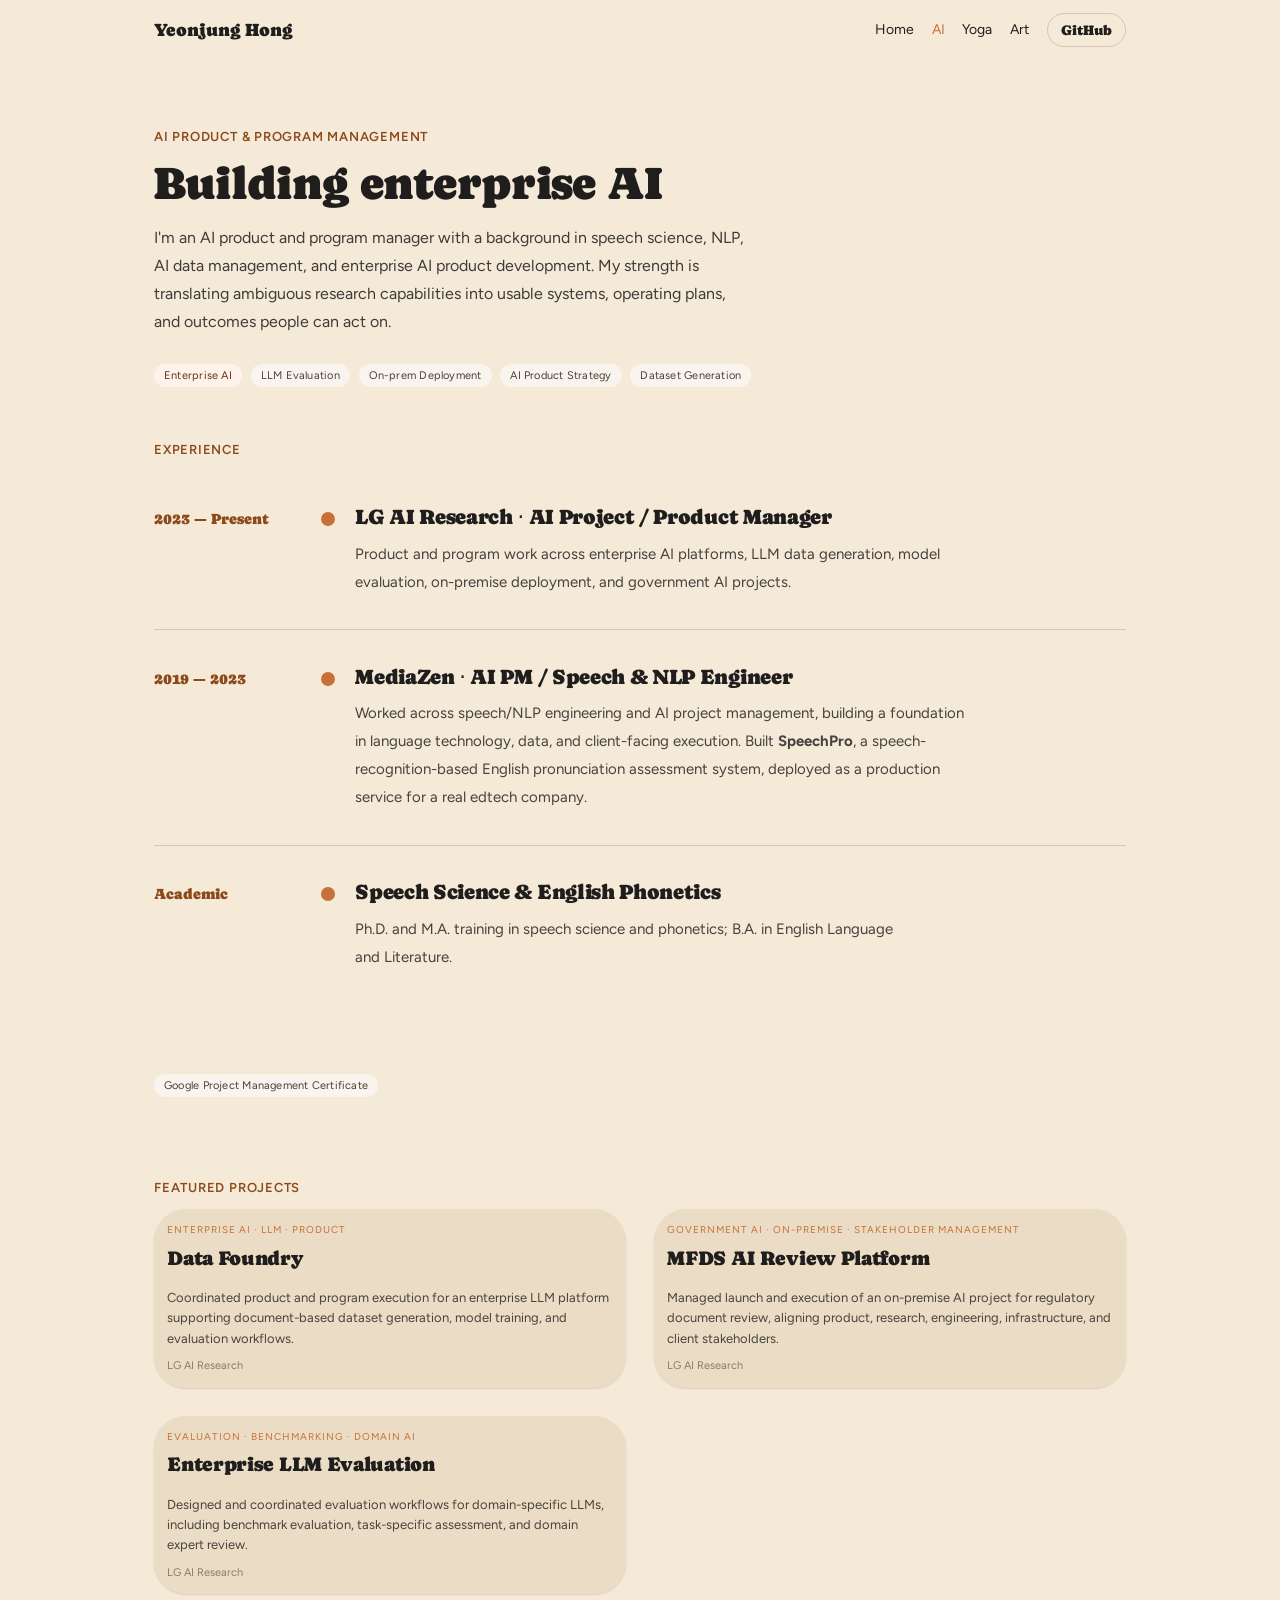
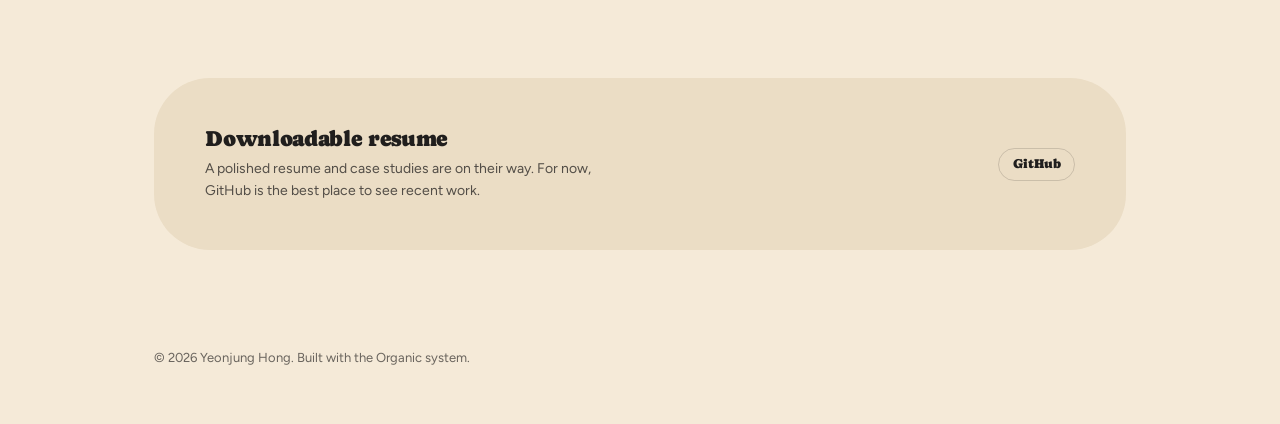
==== ai-career.html @ 831c8cfa "Redesign site: split into AI, Yoga, and Art pages" ====
<!doctype html>
<html lang="en">
<head>
<meta charset="utf-8" />
<meta name="viewport" content="width=device-width, initial-scale=1" />
<title>AI — Yeonjung Hong</title>
<link rel="stylesheet" href="styles.css">
<style>
:root { --leading: 28px; --half: 14px; --edge: clamp(20px, 5vw, 72px); --measure: 60ch; }
body { margin: 0; text-wrap: pretty; }
.wrap { max-width: 1100px; margin: 0 auto; padding: 0 var(--edge); }
.nav { padding-inline: max(var(--edge), calc((100% - 1100px) / 2 + var(--edge))); flex-wrap: wrap; }
.nav a { white-space: nowrap; }
@media (max-width: 620px) { .nav .btn { display: none; } }

.kicker { display: block; font-size: 13px; line-height: var(--half); letter-spacing: 0.06em;
  text-transform: uppercase; font-weight: 600; color: var(--color-accent-700);
  margin: 0 0 calc(var(--leading) - var(--half)); }

.page-head { padding: calc(2.5 * var(--leading)) 0 var(--leading); }
.page-head h1 { font-family: var(--font-heading); font-weight: var(--font-heading-weight);
  font-size: clamp(32px, 4vw, 46px); margin: 0; margin-left: -0.028em; }
.page-head .sub { font-size: 16px; line-height: var(--leading); max-width: var(--measure);
  margin: var(--half) 0 0; opacity: 0.85; }

.tags-row { display: flex; flex-wrap: wrap; gap: var(--space-2); margin-top: var(--leading); }
.section { padding: var(--leading) 0 calc(2 * var(--leading)); }

.timeline { padding: 0 0 calc(1.5 * var(--leading)); }
.t-item { position: relative; display: grid; grid-template-columns: 150px minmax(0, 1fr);
  gap: var(--leading) clamp(24px, 4vw, 56px); padding: calc(1.2 * var(--leading)) 0;
  border-bottom: 1px solid var(--color-divider); }
.t-item:last-child { border-bottom: none; }
.t-year { font-family: var(--font-heading); font-weight: var(--font-heading-weight);
  font-size: 15px; color: var(--color-accent-700); padding-top: 3px; }
.t-title { position: relative; font-family: var(--font-heading); font-weight: var(--font-heading-weight);
  font-size: 21px; line-height: 1.3; margin: 0 0 8px; }
.t-title::before { content: ""; position: absolute; left: -34px; top: 8px;
  width: 14px; height: 14px; border-radius: 50%; background: var(--color-accent); }
@media (max-width: 1160px) { .t-title::before { display: none; } }
.t-copy { font-size: 15px; line-height: var(--leading); margin: 0; opacity: 0.82; max-width: 62ch; }
.t-copy strong { color: var(--color-text); }
@media (max-width: 640px) { .t-item { grid-template-columns: 1fr; gap: var(--half); } }

.grid { display: grid; grid-template-columns: repeat(2, minmax(0, 1fr)); gap: var(--leading); }
@media (max-width: 760px) { .grid { grid-template-columns: 1fr; } }
.card .card-title { font-size: 20px; }

.close-card { border-radius: calc(2 * var(--radius-lg)); background: var(--color-surface);
  padding: calc(1.75 * var(--leading)) clamp(24px, 4vw, 56px); display: flex; flex-wrap: wrap;
  gap: var(--leading); align-items: center; justify-content: space-between; }
.close-card h2 { font-family: var(--font-heading); font-weight: var(--font-heading-weight); font-size: 22px; margin: 0 0 6px; }
.close-card p { font-size: 14px; margin: 0; opacity: 0.75; max-width: 46ch; }

footer { padding: calc(1.5 * var(--leading)) 0 calc(2 * var(--leading)); font-size: 13px; opacity: 0.65; }
</style>
</head>
<body>
<nav class="nav">
  <span class="nav-brand">Yeonjung Hong</span>
  <a href="index.html">Home</a>
  <a href="ai-career.html" aria-current="page">AI</a>
  <a href="yoga.html">Yoga</a>
  <a href="art.html">Art</a>
  <a class="btn btn-secondary" href="https://github.com/reborn-everyday" target="_blank" rel="noopener">GitHub</a>
</nav>
<div class="wrap">

  <section class="page-head">
    <span class="kicker">AI Product &amp; Program Management</span>
    <h1>Building enterprise AI</h1>
    <p class="sub">I'm an AI product and program manager with a background in speech science, NLP, AI data management, and enterprise AI product development. My strength is translating ambiguous research capabilities into usable systems, operating plans, and outcomes people can act on.</p>
    <div class="tags-row">
      <span class="tag tag-accent">Enterprise AI</span>
      <span class="tag tag-neutral">LLM Evaluation</span>
      <span class="tag tag-neutral">On-prem Deployment</span>
      <span class="tag tag-neutral">AI Product Strategy</span>
      <span class="tag tag-neutral">Dataset Generation</span>
    </div>
  </section>

  <section class="section">
    <span class="kicker">Experience</span>
    <div class="timeline">
      <div class="t-item">
        <span class="t-year">2023 — Present</span>
        <div>
          <h3 class="t-title">LG AI Research · AI Project / Product Manager</h3>
          <p class="t-copy">Product and program work across enterprise AI platforms, LLM data generation, model evaluation, on-premise deployment, and government AI projects.</p>
        </div>
      </div>
      <div class="t-item">
        <span class="t-year">2019 — 2023</span>
        <div>
          <h3 class="t-title">MediaZen · AI PM / Speech &amp; NLP Engineer</h3>
          <p class="t-copy">Worked across speech/NLP engineering and AI project management, building a foundation in language technology, data, and client-facing execution. Built <strong>SpeechPro</strong>, a speech-recognition-based English pronunciation assessment system, deployed as a production service for a real edtech company.</p>
        </div>
      </div>
      <div class="t-item">
        <span class="t-year">Academic</span>
        <div>
          <h3 class="t-title">Speech Science &amp; English Phonetics</h3>
          <p class="t-copy">Ph.D. and M.A. training in speech science and phonetics; B.A. in English Language and Literature.</p>
        </div>
      </div>
    </div>
    <div class="tags-row">
      <span class="tag tag-neutral">Google Project Management Certificate</span>
    </div>
  </section>

  <section class="section">
    <span class="kicker">Featured Projects</span>
    <div class="grid">
      <article class="card elev-sm">
        <span class="card-kicker">Enterprise AI · LLM · Product</span>
        <h2 class="card-title">Data Foundry</h2>
        <p class="card-body">Coordinated product and program execution for an enterprise LLM platform supporting document-based dataset generation, model training, and evaluation workflows.</p>
        <span class="card-meta">LG AI Research</span>
      </article>
      <article class="card elev-sm">
        <span class="card-kicker">Government AI · On-premise · Stakeholder Management</span>
        <h2 class="card-title">MFDS AI Review Platform</h2>
        <p class="card-body">Managed launch and execution of an on-premise AI project for regulatory document review, aligning product, research, engineering, infrastructure, and client stakeholders.</p>
        <span class="card-meta">LG AI Research</span>
      </article>
      <article class="card elev-sm">
        <span class="card-kicker">Evaluation · Benchmarking · Domain AI</span>
        <h2 class="card-title">Enterprise LLM Evaluation</h2>
        <p class="card-body">Designed and coordinated evaluation workflows for domain-specific LLMs, including benchmark evaluation, task-specific assessment, and domain expert review.</p>
        <span class="card-meta">LG AI Research</span>
      </article>
    </div>
  </section>

  <section class="section">
    <div class="close-card">
      <div>
        <h2>Downloadable resume</h2>
        <p>A polished resume and case studies are on their way. For now, GitHub is the best place to see recent work.</p>
      </div>
      <a class="btn btn-secondary" href="https://github.com/reborn-everyday" target="_blank" rel="noopener">GitHub</a>
    </div>
  </section>

  <footer>© 2026 Yeonjung Hong. Built with the Organic system.</footer>
</div>
</body>
</html>
---- styles.css ----
/* Organic — design-system tokens and component classes. This file is the source of truth for the system's look; retune it here and see readme.md. */
@import url('https://fonts.googleapis.com/css2?family=Caprasimo:wght@400&family=Figtree:wght@400;600;700&display=swap');

:root {
  --color-bg: #f5ead8;
  --color-surface: #ebddc5;
  --color-text: #201e1d;
  --color-accent: #c67139;
  --color-accent-2: #7a8a5e;
  --color-divider: color-mix(in srgb, #201e1d 16%, transparent);

  /* Tonal ramps — generated in OKLCH on one shared lightness scale, so the
     same step of any role matches the others in visual value. */
  --color-neutral-100: #f9f4ed;
  --color-neutral-200: #eee7db;
  --color-neutral-300: #dcd3c4;
  --color-neutral-400: #c0b6a5;
  --color-neutral-500: #a19786;
  --color-neutral-600: #82796a;
  --color-neutral-700: #645c50;
  --color-neutral-800: #474238;
  --color-neutral-900: #2e2b25;

  --color-accent-100: #fff2eb;
  --color-accent-200: #ffe1d0;
  --color-accent-300: #ffc6a5;
  --color-accent-400: #f6a06b;
  --color-accent-500: #d67f48;
  --color-accent-600: #b2622d;
  --color-accent-700: #8c491a;
  --color-accent-800: #643312;
  --color-accent-900: #402310;

  --color-accent-2-100: #f0fae1;
  --color-accent-2-200: #e1eecc;
  --color-accent-2-300: #ccdbb2;
  --color-accent-2-400: #aebf92;
  --color-accent-2-500: #8fa073;
  --color-accent-2-600: #728157;
  --color-accent-2-700: #56633f;
  --color-accent-2-800: #3d472b;
  --color-accent-2-900: #272e1b;

  --font-heading: "Caprasimo", system-ui, sans-serif;
  --font-heading-weight: 400;
  --font-body: "Figtree", system-ui, sans-serif;

  --space-1: 4.4px;
  --space-2: 8.8px;
  --space-3: 13.2px;
  --space-4: 17.6px;
  --space-6: 26.4px;
  --space-8: 35.2px;

  --radius-sm: 8px;
  --radius-md: 16px;
  --radius-lg: 28px;

  /* Elevation — derived from the ground: soft ink-tinted shadows on a
     light theme, a hairline edge + ambient darkness on a dark one. */
  --shadow-sm: 0 1px 2px color-mix(in srgb, #2e2b25 14%, transparent);
  --shadow-md: 0 3px 10px color-mix(in srgb, #2e2b25 16%, transparent);
  --shadow-lg: 0 12px 32px color-mix(in srgb, #2e2b25 22%, transparent);
}

body {
  background: var(--color-bg);
  color: var(--color-text);
  font-family: var(--font-body);
}
h1, h2, h3, h4 { font-family: var(--font-heading); font-weight: var(--font-heading-weight); }

.washed{filter:saturate(0.6) contrast(0.85) brightness(1.1) opacity(0.94)}

/* ══════════════════════════════════════════════════════════════════════════
   Components — built with the tokens above. Plain CSS
   on plain HTML: no JavaScript, no build step. Each class is documented in
   readme.md and demonstrated in foundations/ and components/.
   ══════════════════════════════════════════════════════════════════════ */

*, *::before, *::after { box-sizing: border-box; }
body { margin: 0; font-size: 15px; line-height: 1.55; font-weight: 400; }
h1, h2, h3, h4, h5, h6 {
  font-family: var(--font-heading); font-weight: var(--font-heading-weight);
  line-height: 1.12; letter-spacing: -0.015em; margin: 0 0 var(--space-2);
}
h1 { font-size: 42px; }
h2 { font-size: 32px; }
h3 { font-size: 25px; }
h4 { font-size: 20px; }
h5 { font-size: 16px; }
h6 { font-size: 13px; }
h6 { letter-spacing: 0.08em; text-transform: uppercase; }
p { margin: 0 0 var(--space-3); }
a { color: var(--color-accent); text-underline-offset: 3px; }
img { display: block; max-width: 100%; }
figure { margin: 0; }
figcaption {
  font-size: 11px; margin-top: var(--space-1);
  color: color-mix(in srgb, var(--color-text) 55%, transparent);
}
.text-muted { color: color-mix(in srgb, var(--color-text) 55%, transparent); }
:focus { outline: none; }
:focus-visible { outline: 2px solid var(--color-accent); outline-offset: 2px; }
::selection { background: color-mix(in srgb, var(--color-accent) 30%, transparent); }

/* — rules — */
.hr {
  height: 1px; border: 0; margin: var(--space-4) 0;
  background: var(--color-divider);
}

/* — buttons — */
.btn {
  display: inline-flex; align-items: center; justify-content: center; gap: 6px;
  cursor: pointer; text-decoration: none;
  font-family: var(--font-heading); font-weight: var(--font-heading-weight);
  font-size: 13px; line-height: 1.2; color: var(--color-text);
  background: transparent; border: 1px solid transparent;
  padding: calc(var(--space-2) * 0.85) var(--space-3);
  border-radius: var(--radius-md);
}
.btn svg { display: block; }
.btn:disabled { opacity: 0.45; cursor: not-allowed; }
.btn-primary { background: var(--color-accent); color: var(--color-bg); }
.btn-primary:hover { background: var(--color-accent-600); }
.btn-primary:active { background: var(--color-accent-700); }
.btn-secondary { border-color: var(--color-divider); }
.btn-secondary:hover { background: color-mix(in srgb, var(--color-text) 7%, transparent); }
.btn-secondary:active { background: color-mix(in srgb, var(--color-text) 14%, transparent); }
.btn-ghost { color: var(--color-accent); padding-inline: var(--space-1); }
.btn-ghost:hover { background: color-mix(in srgb, var(--color-accent) 10%, transparent); }
.btn-ghost:active { background: color-mix(in srgb, var(--color-accent) 18%, transparent); }
.btn-icon { width: 34px; height: 34px; padding: 0; }
.btn-block { width: 100%; margin-top: var(--space-2); }

/* — forms — */
.field > label {
  display: block; font-size: 12px; margin-bottom: 5px;
  color: color-mix(in srgb, var(--color-text) 70%, transparent);
}
.input {
  width: 100%; min-height: 36px; padding: 6px 10px; font: inherit;
  font-size: 14px; color: var(--color-text); caret-color: var(--color-accent);
  background: var(--color-surface);
  border: 1px solid var(--color-divider); border-radius: var(--radius-md);
}
.input:hover { border-color: color-mix(in srgb, var(--color-text) 45%, transparent); }
.input:focus-visible { border-color: var(--color-accent); outline-offset: 0; }
textarea.input { min-height: 90px; resize: vertical; }
.radio { display: inline-flex; align-items: center; gap: 8px; cursor: pointer; font-size: 14px; }
.radio input, .seg-opt input {
  position: absolute; opacity: 0; width: 0; height: 0; pointer-events: none;
}
.radio .dot {
  width: 16px; height: 16px; flex: none; border-radius: 50%;
  border: 1.5px solid var(--color-divider);
}
.radio:hover .dot { border-color: var(--color-accent); }
.radio input:checked + .dot {
  border-color: var(--color-accent); background: var(--color-accent);
  box-shadow: inset 0 0 0 4px var(--color-bg);
}
.radio input:focus-visible + .dot { outline: 2px solid var(--color-accent); outline-offset: 2px; }
.seg {
  display: inline-flex; overflow: hidden;
  border: 1px solid var(--color-divider); border-radius: var(--radius-md);
}
.seg-opt {
  display: inline-flex; align-items: center; gap: 6px;
  padding: 7px 12px; font-size: 13px; cursor: pointer;
}
.seg-opt + .seg-opt { border-left: 1px solid var(--color-divider); }
.seg-opt:has(input:checked) { background: var(--color-accent); color: var(--color-bg); }
.seg-opt:not(:has(input:checked)):hover { background: color-mix(in srgb, var(--color-text) 7%, transparent); }
.seg-opt:has(input:focus-visible) { outline: 2px solid var(--color-accent); outline-offset: -2px; }

/* — cards — */
.card {
  display: flex; flex-direction: column; gap: var(--space-2);
  padding: var(--space-3); border-radius: var(--radius-md); background: var(--color-surface);
}
.card-kicker { font-size: 10px; letter-spacing: 0.1em; text-transform: uppercase; color: var(--color-accent); }
.card-title {
  font-family: var(--font-heading); font-weight: var(--font-heading-weight);
  font-size: 17px; line-height: 1.2;
}
.card-body { margin: 0; font-size: 13px; opacity: 0.8; flex: 1; }
.card-meta {
  display: flex; align-items: center; gap: 6px; font-size: 11px;
  color: color-mix(in srgb, var(--color-text) 50%, transparent);
}
.elev-sm { box-shadow: var(--shadow-sm); }
.elev-md { box-shadow: var(--shadow-md); }
.elev-lg { box-shadow: var(--shadow-lg); }

/* — tags — */
.tag {
  display: inline-flex; align-items: center; font-size: 11px;
  letter-spacing: 0.02em; padding: 3px 10px;
  border-radius: calc(var(--radius-md) * 0.75);
}
.tag-accent { background: var(--color-accent-100); color: var(--color-accent-800); }
.tag-accent-2 { background: var(--color-accent-2-100); color: var(--color-accent-2-800); }
.tag-neutral { background: var(--color-neutral-100); color: var(--color-neutral-800); }
.tag-outline { border: 1px solid var(--color-accent); color: var(--color-accent); }

/* — navigation — */
.nav {
  display: flex; align-items: center; gap: var(--space-4);
  padding: var(--space-3) var(--space-4);
  border-bottom: none;
}
.nav-brand {
  font-family: var(--font-heading); font-weight: var(--font-heading-weight);
  font-size: 18px; margin-right: auto;
}
.nav a { color: inherit; text-decoration: none; font-size: 14px; }
.nav a:hover, .nav a[aria-current='page'] { color: var(--color-accent); }

/* — tables — */
.table { width: 100%; border-collapse: collapse; font-size: 14px; }
.table th {
  text-align: left; font-size: 11px; letter-spacing: 0.08em; text-transform: uppercase;
  color: color-mix(in srgb, var(--color-text) 60%, transparent);
  padding: var(--space-2); border-bottom: 1px solid var(--color-divider);
}
.table td {
  padding: var(--space-2);
  border-bottom: 1px solid color-mix(in srgb, var(--color-text) 8%, transparent);
}
.table tbody tr:hover { background: color-mix(in srgb, var(--color-text) 4%, transparent); }

/* — dialog — */
.dialog-backdrop {
  position: fixed; inset: 0; display: grid; place-items: center;
  padding: var(--space-4);
  background: color-mix(in srgb, var(--color-neutral-900) 50%, transparent);
}
.dialog {
  width: min(440px, 100%); display: flex; flex-direction: column; gap: var(--space-3);
  padding: var(--space-4); border-radius: var(--radius-lg);
  background: var(--color-surface); box-shadow: var(--shadow-lg);
}
.dialog-title {
  font-family: var(--font-heading); font-weight: var(--font-heading-weight);
  font-size: 20px;
}
.dialog-body { font-size: 14px; opacity: 0.85; }
.dialog-actions { display: flex; justify-content: flex-end; gap: var(--space-2); margin-top: var(--space-2); }

/* — rounded frame: everything softens, small controls go pill — */
.card, .dialog { border-radius: calc(var(--radius-lg) * 1.15); }
.btn, .tag, .seg, .input { border-radius: 999px; }
.input { padding-inline: 14px; }
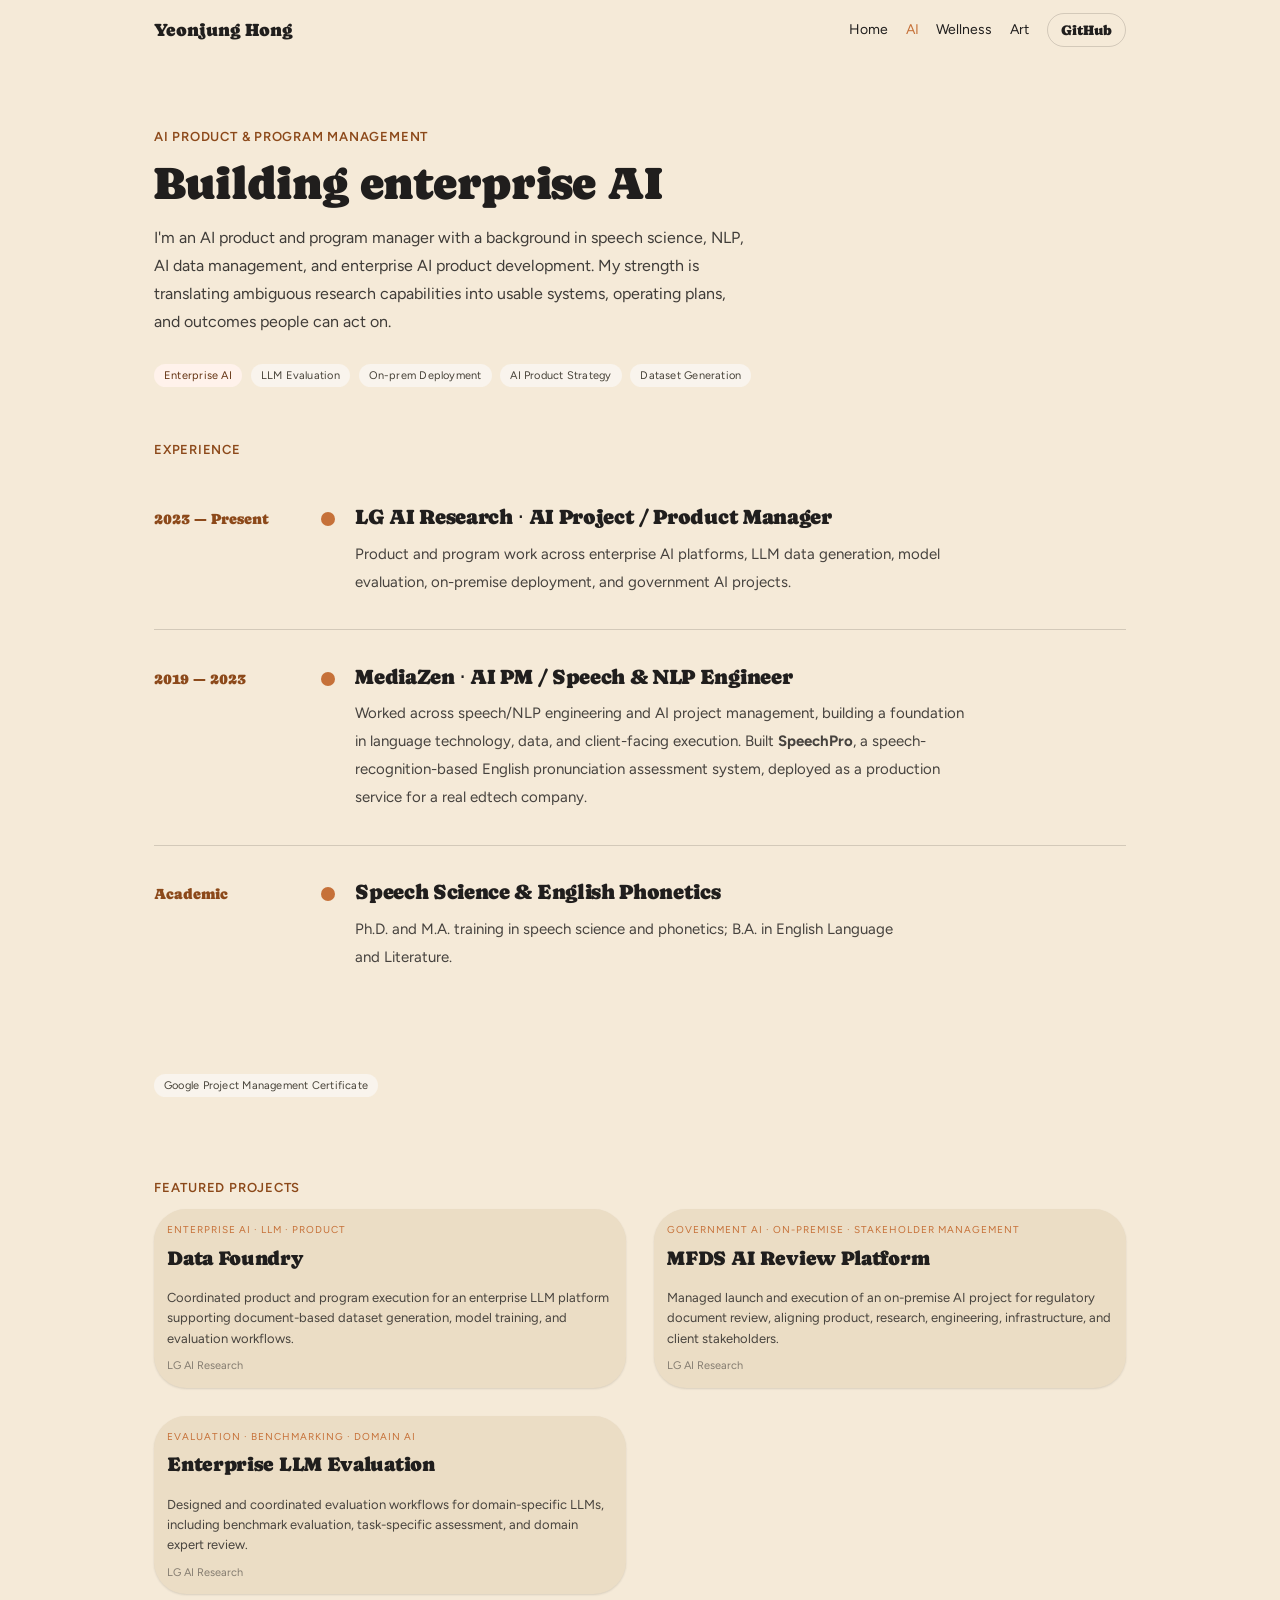
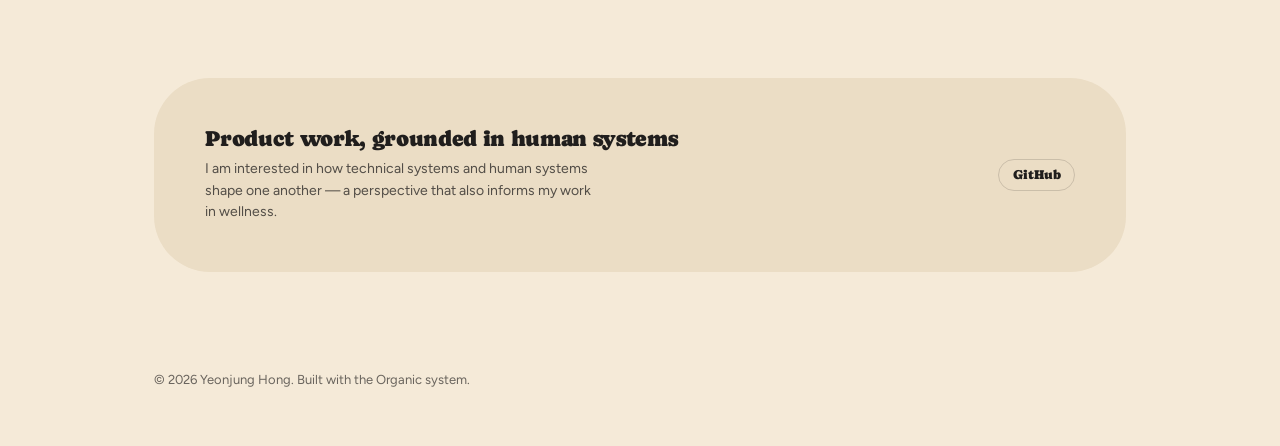
==== commit f8b1aa87: "Align AI page navigation with Wellness redesign" ====
--- a/ai-career.html
+++ b/ai-career.html
@@ -12,46 +12,28 @@
 .nav { padding-inline: max(var(--edge), calc((100% - 1100px) / 2 + var(--edge))); flex-wrap: wrap; }
 .nav a { white-space: nowrap; }
 @media (max-width: 620px) { .nav .btn { display: none; } }
-
-.kicker { display: block; font-size: 13px; line-height: var(--half); letter-spacing: 0.06em;
-  text-transform: uppercase; font-weight: 600; color: var(--color-accent-700);
-  margin: 0 0 calc(var(--leading) - var(--half)); }
-
+.kicker { display: block; font-size: 13px; line-height: var(--half); letter-spacing: 0.06em; text-transform: uppercase; font-weight: 600; color: var(--color-accent-700); margin: 0 0 calc(var(--leading) - var(--half)); }
 .page-head { padding: calc(2.5 * var(--leading)) 0 var(--leading); }
-.page-head h1 { font-family: var(--font-heading); font-weight: var(--font-heading-weight);
-  font-size: clamp(32px, 4vw, 46px); margin: 0; margin-left: -0.028em; }
-.page-head .sub { font-size: 16px; line-height: var(--leading); max-width: var(--measure);
-  margin: var(--half) 0 0; opacity: 0.85; }
-
+.page-head h1 { font-family: var(--font-heading); font-weight: var(--font-heading-weight); font-size: clamp(32px, 4vw, 46px); margin: 0; margin-left: -0.028em; }
+.page-head .sub { font-size: 16px; line-height: var(--leading); max-width: var(--measure); margin: var(--half) 0 0; opacity: 0.85; }
 .tags-row { display: flex; flex-wrap: wrap; gap: var(--space-2); margin-top: var(--leading); }
 .section { padding: var(--leading) 0 calc(2 * var(--leading)); }
-
 .timeline { padding: 0 0 calc(1.5 * var(--leading)); }
-.t-item { position: relative; display: grid; grid-template-columns: 150px minmax(0, 1fr);
-  gap: var(--leading) clamp(24px, 4vw, 56px); padding: calc(1.2 * var(--leading)) 0;
-  border-bottom: 1px solid var(--color-divider); }
+.t-item { position: relative; display: grid; grid-template-columns: 150px minmax(0, 1fr); gap: var(--leading) clamp(24px, 4vw, 56px); padding: calc(1.2 * var(--leading)) 0; border-bottom: 1px solid var(--color-divider); }
 .t-item:last-child { border-bottom: none; }
-.t-year { font-family: var(--font-heading); font-weight: var(--font-heading-weight);
-  font-size: 15px; color: var(--color-accent-700); padding-top: 3px; }
-.t-title { position: relative; font-family: var(--font-heading); font-weight: var(--font-heading-weight);
-  font-size: 21px; line-height: 1.3; margin: 0 0 8px; }
-.t-title::before { content: ""; position: absolute; left: -34px; top: 8px;
-  width: 14px; height: 14px; border-radius: 50%; background: var(--color-accent); }
+.t-year { font-family: var(--font-heading); font-weight: var(--font-heading-weight); font-size: 15px; color: var(--color-accent-700); padding-top: 3px; }
+.t-title { position: relative; font-family: var(--font-heading); font-weight: var(--font-heading-weight); font-size: 21px; line-height: 1.3; margin: 0 0 8px; }
+.t-title::before { content: ""; position: absolute; left: -34px; top: 8px; width: 14px; height: 14px; border-radius: 50%; background: var(--color-accent); }
 @media (max-width: 1160px) { .t-title::before { display: none; } }
 .t-copy { font-size: 15px; line-height: var(--leading); margin: 0; opacity: 0.82; max-width: 62ch; }
 .t-copy strong { color: var(--color-text); }
 @media (max-width: 640px) { .t-item { grid-template-columns: 1fr; gap: var(--half); } }
-
 .grid { display: grid; grid-template-columns: repeat(2, minmax(0, 1fr)); gap: var(--leading); }
 @media (max-width: 760px) { .grid { grid-template-columns: 1fr; } }
 .card .card-title { font-size: 20px; }
-
-.close-card { border-radius: calc(2 * var(--radius-lg)); background: var(--color-surface);
-  padding: calc(1.75 * var(--leading)) clamp(24px, 4vw, 56px); display: flex; flex-wrap: wrap;
-  gap: var(--leading); align-items: center; justify-content: space-between; }
+.close-card { border-radius: calc(2 * var(--radius-lg)); background: var(--color-surface); padding: calc(1.75 * var(--leading)) clamp(24px, 4vw, 56px); display: flex; flex-wrap: wrap; gap: var(--leading); align-items: center; justify-content: space-between; }
 .close-card h2 { font-family: var(--font-heading); font-weight: var(--font-heading-weight); font-size: 22px; margin: 0 0 6px; }
 .close-card p { font-size: 14px; margin: 0; opacity: 0.75; max-width: 46ch; }
-
 footer { padding: calc(1.5 * var(--leading)) 0 calc(2 * var(--leading)); font-size: 13px; opacity: 0.65; }
 </style>
 </head>
@@ -60,90 +42,36 @@
   <span class="nav-brand">Yeonjung Hong</span>
   <a href="index.html">Home</a>
   <a href="ai-career.html" aria-current="page">AI</a>
-  <a href="yoga.html">Yoga</a>
+  <a href="yoga.html">Wellness</a>
   <a href="art.html">Art</a>
   <a class="btn btn-secondary" href="https://github.com/reborn-everyday" target="_blank" rel="noopener">GitHub</a>
 </nav>
 <div class="wrap">
-
-  <section class="page-head">
-    <span class="kicker">AI Product &amp; Program Management</span>
-    <h1>Building enterprise AI</h1>
-    <p class="sub">I'm an AI product and program manager with a background in speech science, NLP, AI data management, and enterprise AI product development. My strength is translating ambiguous research capabilities into usable systems, operating plans, and outcomes people can act on.</p>
-    <div class="tags-row">
-      <span class="tag tag-accent">Enterprise AI</span>
-      <span class="tag tag-neutral">LLM Evaluation</span>
-      <span class="tag tag-neutral">On-prem Deployment</span>
-      <span class="tag tag-neutral">AI Product Strategy</span>
-      <span class="tag tag-neutral">Dataset Generation</span>
-    </div>
-  </section>
-
-  <section class="section">
-    <span class="kicker">Experience</span>
-    <div class="timeline">
-      <div class="t-item">
-        <span class="t-year">2023 — Present</span>
-        <div>
-          <h3 class="t-title">LG AI Research · AI Project / Product Manager</h3>
-          <p class="t-copy">Product and program work across enterprise AI platforms, LLM data generation, model evaluation, on-premise deployment, and government AI projects.</p>
-        </div>
-      </div>
-      <div class="t-item">
-        <span class="t-year">2019 — 2023</span>
-        <div>
-          <h3 class="t-title">MediaZen · AI PM / Speech &amp; NLP Engineer</h3>
-          <p class="t-copy">Worked across speech/NLP engineering and AI project management, building a foundation in language technology, data, and client-facing execution. Built <strong>SpeechPro</strong>, a speech-recognition-based English pronunciation assessment system, deployed as a production service for a real edtech company.</p>
-        </div>
-      </div>
-      <div class="t-item">
-        <span class="t-year">Academic</span>
-        <div>
-          <h3 class="t-title">Speech Science &amp; English Phonetics</h3>
-          <p class="t-copy">Ph.D. and M.A. training in speech science and phonetics; B.A. in English Language and Literature.</p>
-        </div>
-      </div>
-    </div>
-    <div class="tags-row">
-      <span class="tag tag-neutral">Google Project Management Certificate</span>
-    </div>
-  </section>
-
-  <section class="section">
-    <span class="kicker">Featured Projects</span>
-    <div class="grid">
-      <article class="card elev-sm">
-        <span class="card-kicker">Enterprise AI · LLM · Product</span>
-        <h2 class="card-title">Data Foundry</h2>
-        <p class="card-body">Coordinated product and program execution for an enterprise LLM platform supporting document-based dataset generation, model training, and evaluation workflows.</p>
-        <span class="card-meta">LG AI Research</span>
-      </article>
-      <article class="card elev-sm">
-        <span class="card-kicker">Government AI · On-premise · Stakeholder Management</span>
-        <h2 class="card-title">MFDS AI Review Platform</h2>
-        <p class="card-body">Managed launch and execution of an on-premise AI project for regulatory document review, aligning product, research, engineering, infrastructure, and client stakeholders.</p>
-        <span class="card-meta">LG AI Research</span>
-      </article>
-      <article class="card elev-sm">
-        <span class="card-kicker">Evaluation · Benchmarking · Domain AI</span>
-        <h2 class="card-title">Enterprise LLM Evaluation</h2>
-        <p class="card-body">Designed and coordinated evaluation workflows for domain-specific LLMs, including benchmark evaluation, task-specific assessment, and domain expert review.</p>
-        <span class="card-meta">LG AI Research</span>
-      </article>
-    </div>
-  </section>
-
-  <section class="section">
-    <div class="close-card">
-      <div>
-        <h2>Downloadable resume</h2>
-        <p>A polished resume and case studies are on their way. For now, GitHub is the best place to see recent work.</p>
-      </div>
-      <a class="btn btn-secondary" href="https://github.com/reborn-everyday" target="_blank" rel="noopener">GitHub</a>
-    </div>
-  </section>
-
-  <footer>© 2026 Yeonjung Hong. Built with the Organic system.</footer>
+<section class="page-head">
+  <span class="kicker">AI Product &amp; Program Management</span>
+  <h1>Building enterprise AI</h1>
+  <p class="sub">I'm an AI product and program manager with a background in speech science, NLP, AI data management, and enterprise AI product development. My strength is translating ambiguous research capabilities into usable systems, operating plans, and outcomes people can act on.</p>
+  <div class="tags-row"><span class="tag tag-accent">Enterprise AI</span><span class="tag tag-neutral">LLM Evaluation</span><span class="tag tag-neutral">On-prem Deployment</span><span class="tag tag-neutral">AI Product Strategy</span><span class="tag tag-neutral">Dataset Generation</span></div>
+</section>
+<section class="section">
+  <span class="kicker">Experience</span>
+  <div class="timeline">
+    <div class="t-item"><span class="t-year">2023 — Present</span><div><h3 class="t-title">LG AI Research · AI Project / Product Manager</h3><p class="t-copy">Product and program work across enterprise AI platforms, LLM data generation, model evaluation, on-premise deployment, and government AI projects.</p></div></div>
+    <div class="t-item"><span class="t-year">2019 — 2023</span><div><h3 class="t-title">MediaZen · AI PM / Speech &amp; NLP Engineer</h3><p class="t-copy">Worked across speech/NLP engineering and AI project management, building a foundation in language technology, data, and client-facing execution. Built <strong>SpeechPro</strong>, a speech-recognition-based English pronunciation assessment system, deployed as a production service for a real edtech company.</p></div></div>
+    <div class="t-item"><span class="t-year">Academic</span><div><h3 class="t-title">Speech Science &amp; English Phonetics</h3><p class="t-copy">Ph.D. and M.A. training in speech science and phonetics; B.A. in English Language and Literature.</p></div></div>
+  </div>
+  <div class="tags-row"><span class="tag tag-neutral">Google Project Management Certificate</span></div>
+</section>
+<section class="section">
+  <span class="kicker">Featured Projects</span>
+  <div class="grid">
+    <article class="card elev-sm"><span class="card-kicker">Enterprise AI · LLM · Product</span><h2 class="card-title">Data Foundry</h2><p class="card-body">Coordinated product and program execution for an enterprise LLM platform supporting document-based dataset generation, model training, and evaluation workflows.</p><span class="card-meta">LG AI Research</span></article>
+    <article class="card elev-sm"><span class="card-kicker">Government AI · On-premise · Stakeholder Management</span><h2 class="card-title">MFDS AI Review Platform</h2><p class="card-body">Managed launch and execution of an on-premise AI project for regulatory document review, aligning product, research, engineering, infrastructure, and client stakeholders.</p><span class="card-meta">LG AI Research</span></article>
+    <article class="card elev-sm"><span class="card-kicker">Evaluation · Benchmarking · Domain AI</span><h2 class="card-title">Enterprise LLM Evaluation</h2><p class="card-body">Designed and coordinated evaluation workflows for domain-specific LLMs, including benchmark evaluation, task-specific assessment, and domain expert review.</p><span class="card-meta">LG AI Research</span></article>
+  </div>
+</section>
+<section class="section"><div class="close-card"><div><h2>Product work, grounded in human systems</h2><p>I am interested in how technical systems and human systems shape one another — a perspective that also informs my work in wellness.</p></div><a class="btn btn-secondary" href="https://github.com/reborn-everyday" target="_blank" rel="noopener">GitHub</a></div></section>
+<footer>© 2026 Yeonjung Hong. Built with the Organic system.</footer>
 </div>
 </body>
-</html>
+</html>
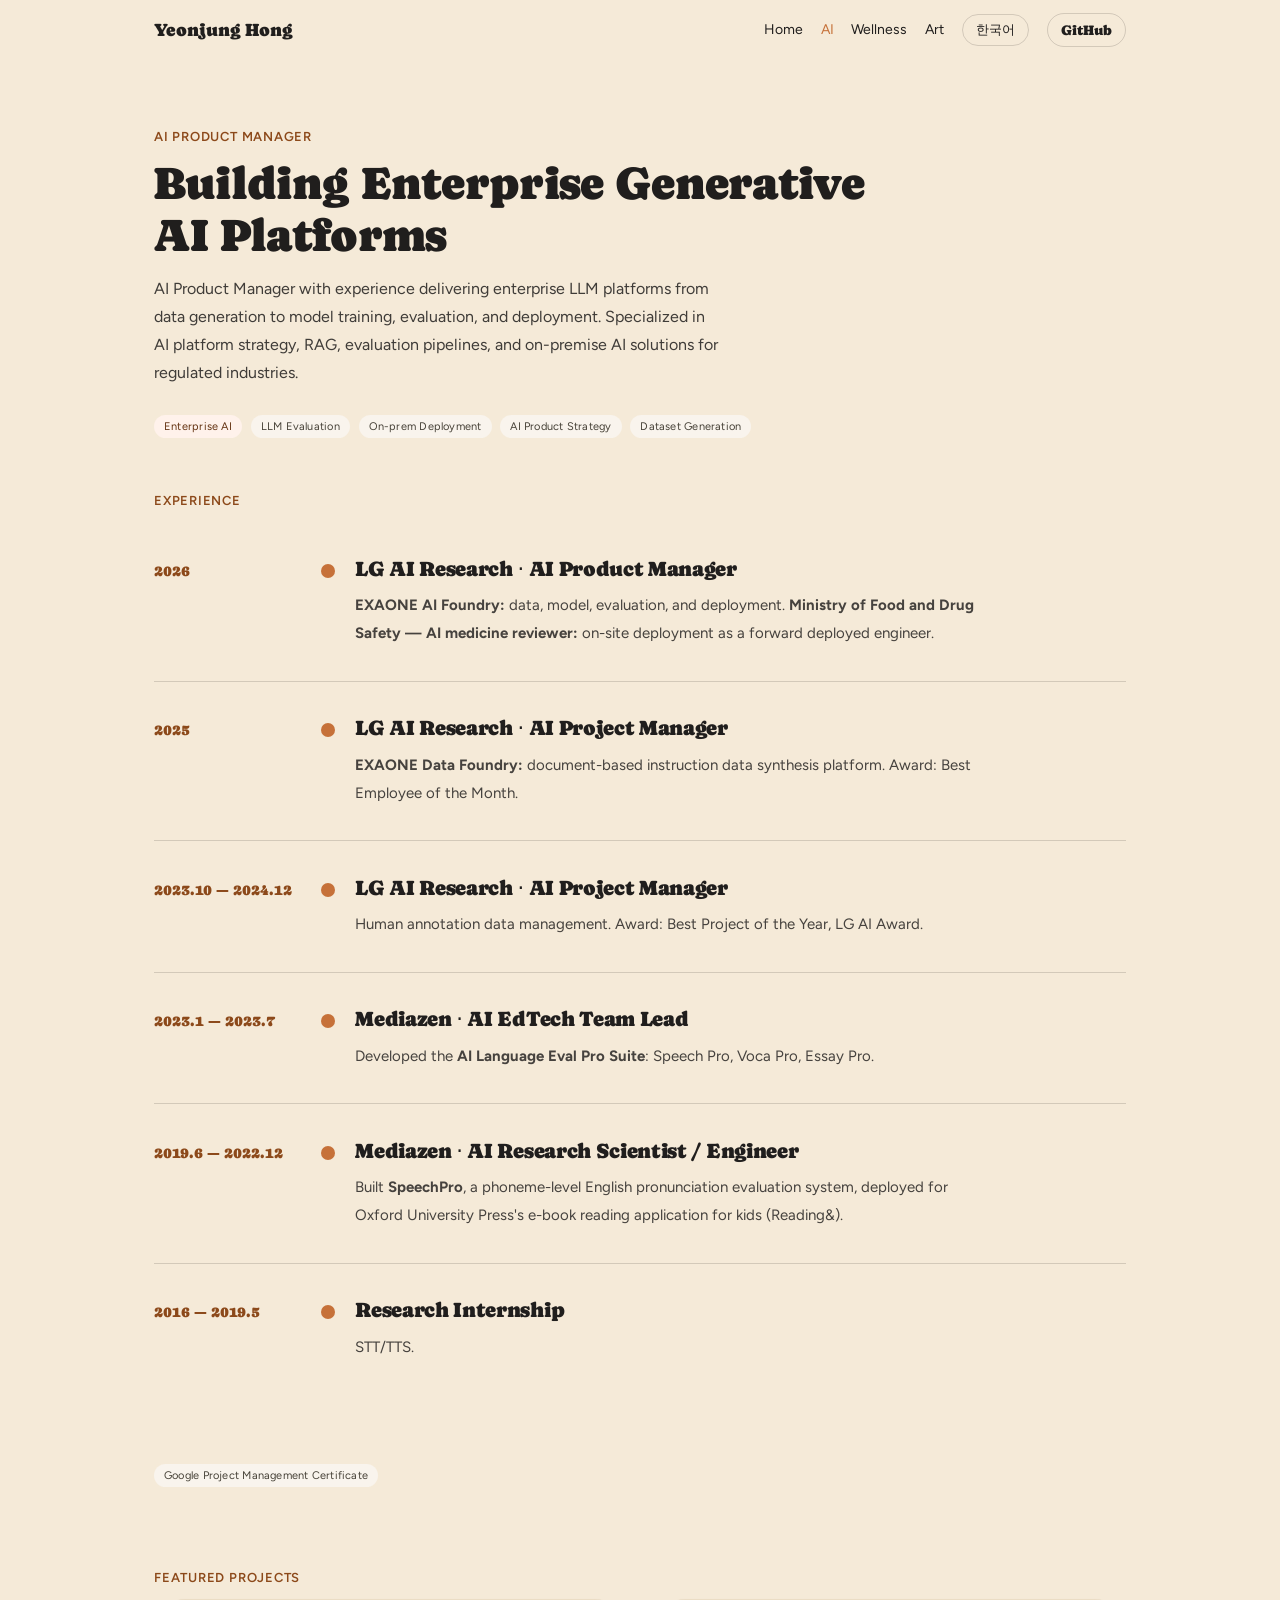
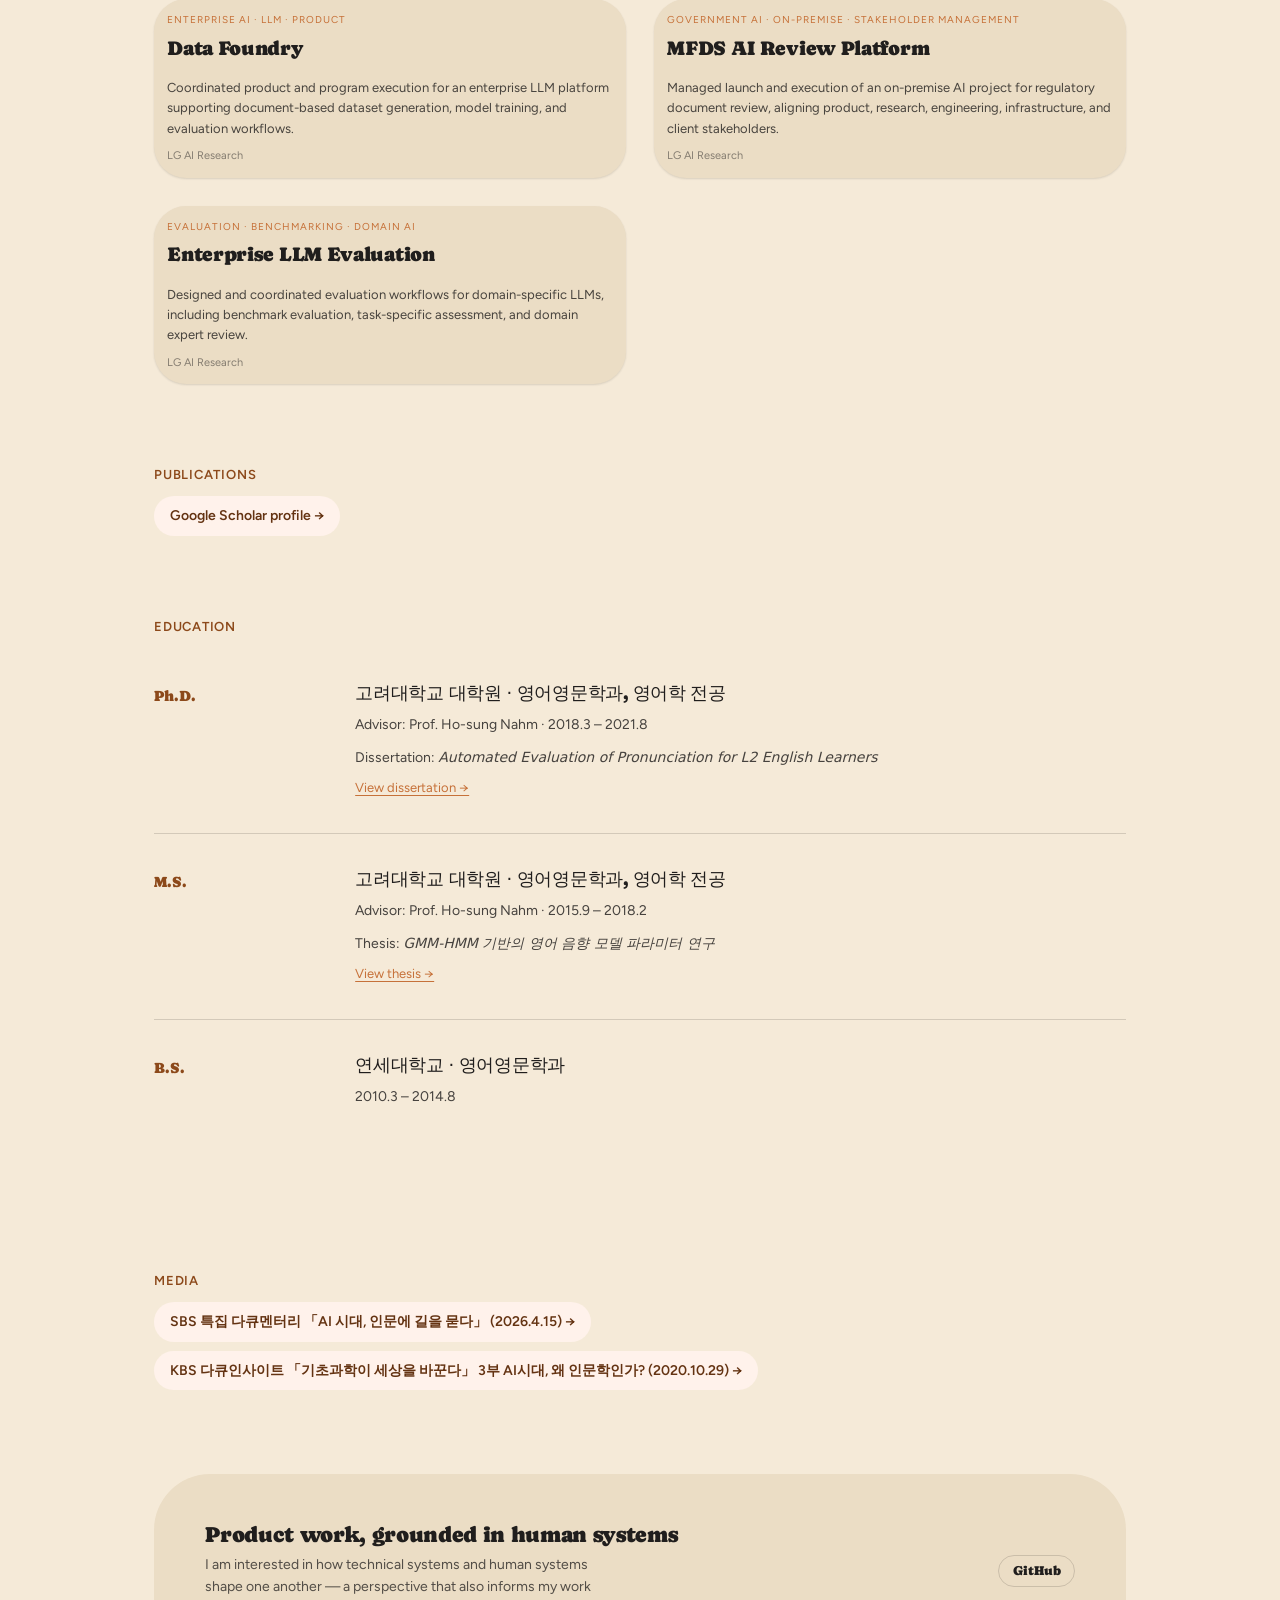
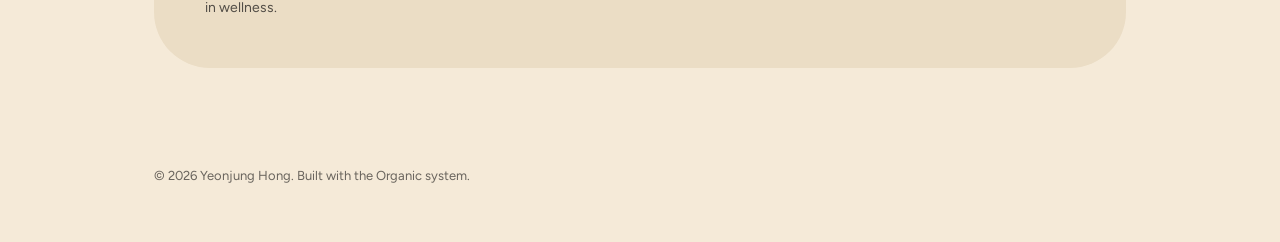
==== commit cbd6122c: "Add EN/KO language toggle and expand content across all pages Rewrite wellness.html in Korean per th" ====
--- a/ai-career.html
+++ b/ai-career.html
@@ -1,6 +1,7 @@
 <!doctype html>
 <html lang="en">
 <head>
+<script>(function(){var l=localStorage.getItem('site-lang')||'en';document.documentElement.setAttribute('data-lang',l);document.documentElement.lang=l;})();</script>
 <meta charset="utf-8" />
 <meta name="viewport" content="width=device-width, initial-scale=1" />
 <title>AI — Yeonjung Hong</title>
@@ -34,44 +35,148 @@
 .close-card { border-radius: calc(2 * var(--radius-lg)); background: var(--color-surface); padding: calc(1.75 * var(--leading)) clamp(24px, 4vw, 56px); display: flex; flex-wrap: wrap; gap: var(--leading); align-items: center; justify-content: space-between; }
 .close-card h2 { font-family: var(--font-heading); font-weight: var(--font-heading-weight); font-size: 22px; margin: 0 0 6px; }
 .close-card p { font-size: 14px; margin: 0; opacity: 0.75; max-width: 46ch; }
+.pub-link, .media-link { display: inline-flex; align-items: center; gap: 8px; padding: 9px 16px; border-radius: 999px; background: var(--color-accent-100); color: var(--color-accent-800); text-decoration: none; font-size: 14px; font-weight: 600; }
+.pub-link:hover, .media-link:hover { background: var(--color-accent-200); }
+.edu-list { padding: 0 0 calc(1.5 * var(--leading)); }
+.edu-item { position: relative; display: grid; grid-template-columns: 150px minmax(0, 1fr); gap: var(--leading) clamp(24px, 4vw, 56px); padding: calc(1.2 * var(--leading)) 0; border-bottom: 1px solid var(--color-divider); }
+.edu-item:last-child { border-bottom: none; }
+.edu-degree { font-family: var(--font-heading); font-weight: var(--font-heading-weight); font-size: 15px; color: var(--color-accent-700); padding-top: 3px; }
+.edu-item h3 { font-family: var(--font-heading); font-weight: var(--font-heading-weight); font-size: 18px; line-height: 1.3; margin: 0 0 6px; }
+.edu-item p { font-size: 14px; line-height: var(--leading); margin: 0 0 4px; opacity: 0.82; max-width: 62ch; }
+.edu-item a { font-size: 13px; }
+@media (max-width: 640px) { .edu-item { grid-template-columns: 1fr; gap: var(--half); } }
+.media-row { display: flex; flex-direction: column; gap: var(--space-2); align-items: flex-start; }
 footer { padding: calc(1.5 * var(--leading)) 0 calc(2 * var(--leading)); font-size: 13px; opacity: 0.65; }
 </style>
 </head>
 <body>
 <nav class="nav">
   <span class="nav-brand">Yeonjung Hong</span>
-  <a href="index.html">Home</a>
+  <a href="index.html"><span class="lang-en">Home</span><span class="lang-ko">홈</span></a>
   <a href="ai-career.html" aria-current="page">AI</a>
-  <a href="yoga.html">Wellness</a>
-  <a href="art.html">Art</a>
+  <a href="wellness.html"><span class="lang-en">Wellness</span><span class="lang-ko">웰니스</span></a>
+  <a href="art.html"><span class="lang-en">Art</span><span class="lang-ko">아트</span></a>
+  <button class="btn btn-secondary" type="button" data-lang-toggle><span class="lang-en">한국어</span><span class="lang-ko">English</span></button>
   <a class="btn btn-secondary" href="https://github.com/reborn-everyday" target="_blank" rel="noopener">GitHub</a>
 </nav>
 <div class="wrap">
 <section class="page-head">
-  <span class="kicker">AI Product &amp; Program Management</span>
-  <h1>Building enterprise AI</h1>
-  <p class="sub">I'm an AI product and program manager with a background in speech science, NLP, AI data management, and enterprise AI product development. My strength is translating ambiguous research capabilities into usable systems, operating plans, and outcomes people can act on.</p>
-  <div class="tags-row"><span class="tag tag-accent">Enterprise AI</span><span class="tag tag-neutral">LLM Evaluation</span><span class="tag tag-neutral">On-prem Deployment</span><span class="tag tag-neutral">AI Product Strategy</span><span class="tag tag-neutral">Dataset Generation</span></div>
+  <span class="kicker"><span class="lang-en">AI Product Manager</span><span class="lang-ko">AI 프로덕트 매니저</span></span>
+  <h1><span class="lang-en">Building Enterprise Generative AI Platforms</span><span class="lang-ko">엔터프라이즈 생성형 AI 플랫폼을 만듭니다</span></h1>
+  <p class="sub lang-en">AI Product Manager with experience delivering enterprise LLM platforms from data generation to model training, evaluation, and deployment. Specialized in AI platform strategy, RAG, evaluation pipelines, and on-premise AI solutions for regulated industries.</p>
+  <p class="sub lang-ko">데이터 생성부터 모델 학습, 평가, 배포까지 엔터프라이즈 LLM 플랫폼을 구축해온 AI 프로덕트 매니저입니다. AI 플랫폼 전략, RAG, 평가 파이프라인, 규제 산업을 위한 온프레미스 AI 솔루션을 전문으로 합니다.</p>
+  <div class="tags-row">
+    <span class="tag tag-accent"><span class="lang-en">Enterprise AI</span><span class="lang-ko">엔터프라이즈 AI</span></span>
+    <span class="tag tag-neutral"><span class="lang-en">LLM Evaluation</span><span class="lang-ko">LLM 평가</span></span>
+    <span class="tag tag-neutral"><span class="lang-en">On-prem Deployment</span><span class="lang-ko">온프레미스 배포</span></span>
+    <span class="tag tag-neutral"><span class="lang-en">AI Product Strategy</span><span class="lang-ko">AI 프로덕트 전략</span></span>
+    <span class="tag tag-neutral"><span class="lang-en">Dataset Generation</span><span class="lang-ko">데이터셋 생성</span></span>
+  </div>
 </section>
 <section class="section">
-  <span class="kicker">Experience</span>
+  <span class="kicker"><span class="lang-en">Experience</span><span class="lang-ko">경력</span></span>
   <div class="timeline">
-    <div class="t-item"><span class="t-year">2023 — Present</span><div><h3 class="t-title">LG AI Research · AI Project / Product Manager</h3><p class="t-copy">Product and program work across enterprise AI platforms, LLM data generation, model evaluation, on-premise deployment, and government AI projects.</p></div></div>
-    <div class="t-item"><span class="t-year">2019 — 2023</span><div><h3 class="t-title">MediaZen · AI PM / Speech &amp; NLP Engineer</h3><p class="t-copy">Worked across speech/NLP engineering and AI project management, building a foundation in language technology, data, and client-facing execution. Built <strong>SpeechPro</strong>, a speech-recognition-based English pronunciation assessment system, deployed as a production service for a real edtech company.</p></div></div>
-    <div class="t-item"><span class="t-year">Academic</span><div><h3 class="t-title">Speech Science &amp; English Phonetics</h3><p class="t-copy">Ph.D. and M.A. training in speech science and phonetics; B.A. in English Language and Literature.</p></div></div>
+    <div class="t-item"><span class="t-year">2026</span><div>
+      <h3 class="t-title"><span class="lang-en">LG AI Research · AI Product Manager</span><span class="lang-ko">LG AI Research · AI 프로덕트 매니저</span></h3>
+      <p class="t-copy lang-en"><strong>EXAONE AI Foundry:</strong> data, model, evaluation, and deployment. <strong>Ministry of Food and Drug Safety — AI medicine reviewer:</strong> on-site deployment as a forward deployed engineer.</p>
+      <p class="t-copy lang-ko"><strong>EXAONE AI Foundry:</strong> 데이터, 모델, 평가, 배포. <strong>식품의약품안전처 — AI 의약품 심사:</strong> 포워드 디플로이드 엔지니어로 현장 배포.</p>
+    </div></div>
+    <div class="t-item"><span class="t-year">2025</span><div>
+      <h3 class="t-title"><span class="lang-en">LG AI Research · AI Project Manager</span><span class="lang-ko">LG AI Research · AI 프로젝트 매니저</span></h3>
+      <p class="t-copy lang-en"><strong>EXAONE Data Foundry:</strong> document-based instruction data synthesis platform. Award: Best Employee of the Month.</p>
+      <p class="t-copy lang-ko"><strong>EXAONE Data Foundry:</strong> 문서 기반 지시문 데이터 합성 플랫폼. 수상: 이달의 우수사원.</p>
+    </div></div>
+    <div class="t-item"><span class="t-year">2023.10 — 2024.12</span><div>
+      <h3 class="t-title"><span class="lang-en">LG AI Research · AI Project Manager</span><span class="lang-ko">LG AI Research · AI 프로젝트 매니저</span></h3>
+      <p class="t-copy lang-en">Human annotation data management. Award: Best Project of the Year, LG AI Award.</p>
+      <p class="t-copy lang-ko">휴먼 어노테이션 데이터 관리. 수상: LG AI Award 올해의 프로젝트상.</p>
+    </div></div>
+    <div class="t-item"><span class="t-year">2023.1 — 2023.7</span><div>
+      <h3 class="t-title"><span class="lang-en">Mediazen · AI EdTech Team Lead</span><span class="lang-ko">Mediazen · AI 에듀테크 팀 리드</span></h3>
+      <p class="t-copy lang-en">Developed the <strong>AI Language Eval Pro Suite</strong>: Speech Pro, Voca Pro, Essay Pro.</p>
+      <p class="t-copy lang-ko"><strong>AI Language Eval Pro Suite</strong> 개발: Speech Pro, Voca Pro, Essay Pro.</p>
+    </div></div>
+    <div class="t-item"><span class="t-year">2019.6 — 2022.12</span><div>
+      <h3 class="t-title"><span class="lang-en">Mediazen · AI Research Scientist / Engineer</span><span class="lang-ko">Mediazen · AI 리서치 사이언티스트/엔지니어</span></h3>
+      <p class="t-copy lang-en">Built <strong>SpeechPro</strong>, a phoneme-level English pronunciation evaluation system, deployed for Oxford University Press's e-book reading application for kids (Reading&amp;).</p>
+      <p class="t-copy lang-ko"><strong>SpeechPro</strong>(음소 단위 영어 발음 평가 시스템)를 개발했으며, 옥스퍼드 대학출판부의 아동용 전자책 읽기 앱(Reading&amp;)에 상용 배포되었습니다.</p>
+    </div></div>
+    <div class="t-item"><span class="t-year">2016 — 2019.5</span><div>
+      <h3 class="t-title"><span class="lang-en">Research Internship</span><span class="lang-ko">리서치 인턴십</span></h3>
+      <p class="t-copy">STT/TTS.</p>
+    </div></div>
   </div>
-  <div class="tags-row"><span class="tag tag-neutral">Google Project Management Certificate</span></div>
+  <div class="tags-row"><span class="tag tag-neutral"><span class="lang-en">Google Project Management Certificate</span><span class="lang-ko">구글 프로젝트 매니지먼트 자격증</span></span></div>
 </section>
 <section class="section">
-  <span class="kicker">Featured Projects</span>
+  <span class="kicker"><span class="lang-en">Featured Projects</span><span class="lang-ko">주요 프로젝트</span></span>
   <div class="grid">
-    <article class="card elev-sm"><span class="card-kicker">Enterprise AI · LLM · Product</span><h2 class="card-title">Data Foundry</h2><p class="card-body">Coordinated product and program execution for an enterprise LLM platform supporting document-based dataset generation, model training, and evaluation workflows.</p><span class="card-meta">LG AI Research</span></article>
-    <article class="card elev-sm"><span class="card-kicker">Government AI · On-premise · Stakeholder Management</span><h2 class="card-title">MFDS AI Review Platform</h2><p class="card-body">Managed launch and execution of an on-premise AI project for regulatory document review, aligning product, research, engineering, infrastructure, and client stakeholders.</p><span class="card-meta">LG AI Research</span></article>
-    <article class="card elev-sm"><span class="card-kicker">Evaluation · Benchmarking · Domain AI</span><h2 class="card-title">Enterprise LLM Evaluation</h2><p class="card-body">Designed and coordinated evaluation workflows for domain-specific LLMs, including benchmark evaluation, task-specific assessment, and domain expert review.</p><span class="card-meta">LG AI Research</span></article>
+    <article class="card elev-sm">
+      <span class="card-kicker"><span class="lang-en">Enterprise AI · LLM · Product</span><span class="lang-ko">엔터프라이즈 AI · LLM · 프로덕트</span></span>
+      <h2 class="card-title">Data Foundry</h2>
+      <p class="card-body lang-en">Coordinated product and program execution for an enterprise LLM platform supporting document-based dataset generation, model training, and evaluation workflows.</p>
+      <p class="card-body lang-ko">문서 기반 데이터셋 생성, 모델 학습, 평가 워크플로우를 지원하는 엔터프라이즈 LLM 플랫폼의 프로덕트·프로그램 실행을 총괄했습니다.</p>
+      <span class="card-meta">LG AI Research</span>
+    </article>
+    <article class="card elev-sm">
+      <span class="card-kicker"><span class="lang-en">Government AI · On-premise · Stakeholder Management</span><span class="lang-ko">공공 AI · 온프레미스 · 이해관계자 관리</span></span>
+      <h2 class="card-title">MFDS AI Review Platform</h2>
+      <p class="card-body lang-en">Managed launch and execution of an on-premise AI project for regulatory document review, aligning product, research, engineering, infrastructure, and client stakeholders.</p>
+      <p class="card-body lang-ko">규제 문서 심사를 위한 온프레미스 AI 프로젝트의 런칭과 실행을 관리하며, 프로덕트·연구·엔지니어링·인프라·고객 이해관계자를 조율했습니다.</p>
+      <span class="card-meta">LG AI Research</span>
+    </article>
+    <article class="card elev-sm">
+      <span class="card-kicker"><span class="lang-en">Evaluation · Benchmarking · Domain AI</span><span class="lang-ko">평가 · 벤치마킹 · 도메인 AI</span></span>
+      <h2 class="card-title">Enterprise LLM Evaluation</h2>
+      <p class="card-body lang-en">Designed and coordinated evaluation workflows for domain-specific LLMs, including benchmark evaluation, task-specific assessment, and domain expert review.</p>
+      <p class="card-body lang-ko">벤치마크 평가, 태스크별 평가, 도메인 전문가 리뷰를 포함해 도메인 특화 LLM을 위한 평가 워크플로우를 설계하고 조율했습니다.</p>
+      <span class="card-meta">LG AI Research</span>
+    </article>
   </div>
 </section>
-<section class="section"><div class="close-card"><div><h2>Product work, grounded in human systems</h2><p>I am interested in how technical systems and human systems shape one another — a perspective that also informs my work in wellness.</p></div><a class="btn btn-secondary" href="https://github.com/reborn-everyday" target="_blank" rel="noopener">GitHub</a></div></section>
+<section class="section">
+  <span class="kicker"><span class="lang-en">Publications</span><span class="lang-ko">논문</span></span>
+  <a class="pub-link" href="https://scholar.google.com/citations?user=Xsp4AAIAAAAJ&hl=ko" target="_blank" rel="noopener"><span class="lang-en">Google Scholar profile →</span><span class="lang-ko">Google Scholar 프로필 →</span></a>
+</section>
+<section class="section">
+  <span class="kicker"><span class="lang-en">Education</span><span class="lang-ko">학력</span></span>
+  <div class="edu-list">
+    <div class="edu-item"><span class="edu-degree">Ph.D.</span><div>
+      <h3>고려대학교 대학원 · 영어영문학과, 영어학 전공</h3>
+      <p class="lang-en">Advisor: Prof. Ho-sung Nahm · 2018.3 – 2021.8</p>
+      <p class="lang-ko">지도교수: 남호성 교수 · 2018.3 – 2021.8</p>
+      <p class="lang-en">Dissertation: <em>Automated Evaluation of Pronunciation for L2 English Learners</em></p>
+      <p class="lang-ko">박사학위논문: <em>Automated Evaluation of Pronunciation for L2 English Learners</em></p>
+      <a href="https://dcollection.korea.ac.kr/srch/srchDetail/000000251599" target="_blank" rel="noopener"><span class="lang-en">View dissertation →</span><span class="lang-ko">논문 보기 →</span></a>
+    </div></div>
+    <div class="edu-item"><span class="edu-degree">M.S.</span><div>
+      <h3>고려대학교 대학원 · 영어영문학과, 영어학 전공</h3>
+      <p class="lang-en">Advisor: Prof. Ho-sung Nahm · 2015.9 – 2018.2</p>
+      <p class="lang-ko">지도교수: 남호성 교수 · 2015.9 – 2018.2</p>
+      <p class="lang-en">Thesis: <em>GMM-HMM 기반의 영어 음향 모델 파라미터 연구</em></p>
+      <p class="lang-ko">석사학위논문: <em>GMM-HMM 기반의 영어 음향 모델 파라미터 연구</em></p>
+      <a href="https://dcollection.korea.ac.kr/srch/srchDetail/000000080181" target="_blank" rel="noopener"><span class="lang-en">View thesis →</span><span class="lang-ko">논문 보기 →</span></a>
+    </div></div>
+    <div class="edu-item"><span class="edu-degree">B.S.</span><div>
+      <h3>연세대학교 · 영어영문학과</h3>
+      <p>2010.3 – 2014.8</p>
+    </div></div>
+  </div>
+</section>
+<section class="section">
+  <span class="kicker"><span class="lang-en">Media</span><span class="lang-ko">미디어</span></span>
+  <div class="media-row">
+    <a class="media-link" href="https://programs.sbs.co.kr/culture/sbsdocum/vod/52256/22000628965" target="_blank" rel="noopener">SBS 특집 다큐멘터리 「AI 시대, 인문에 길을 묻다」 (2026.4.15) →</a>
+    <a class="media-link" href="https://youtu.be/IWH2NMwE00U?si=h4yva6nq7Luppan8" target="_blank" rel="noopener">KBS 다큐인사이트 「기초과학이 세상을 바꾼다」 3부 AI시대, 왜 인문학인가? (2020.10.29) →</a>
+  </div>
+</section>
+<section class="section"><div class="close-card"><div>
+  <h2><span class="lang-en">Product work, grounded in human systems</span><span class="lang-ko">인간 시스템에 뿌리내린 프로덕트 워크</span></h2>
+  <p class="lang-en">I am interested in how technical systems and human systems shape one another — a perspective that also informs my work in wellness.</p>
+  <p class="lang-ko">기술 시스템과 인간 시스템이 서로를 어떻게 형성하는지에 관심이 많습니다 — 이 관점은 제 웰니스 작업에도 그대로 이어집니다.</p>
+</div><a class="btn btn-secondary" href="https://github.com/reborn-everyday" target="_blank" rel="noopener">GitHub</a></div></section>
 <footer>© 2026 Yeonjung Hong. Built with the Organic system.</footer>
 </div>
+<script src="i18n.js" defer></script>
 </body>
-</html>+</html>
--- a/styles.css
+++ b/styles.css
@@ -254,3 +254,11 @@
 .btn, .tag, .seg, .input { border-radius: 999px; }
 .input { padding-inline: 14px; }
 
+/* — language toggle: leaf-level .lang-en/.lang-ko pairs, switched via
+   html[data-lang]. Only ever set display:none on the inactive side, so the
+   visible side keeps its tag's natural default (block/list-item/inline/…)
+   instead of us having to guess and re-declare it. — */
+html[data-lang="en"] .lang-ko { display: none; }
+html[data-lang="ko"] .lang-en { display: none; }
+[data-lang-toggle] { cursor: pointer; }
+
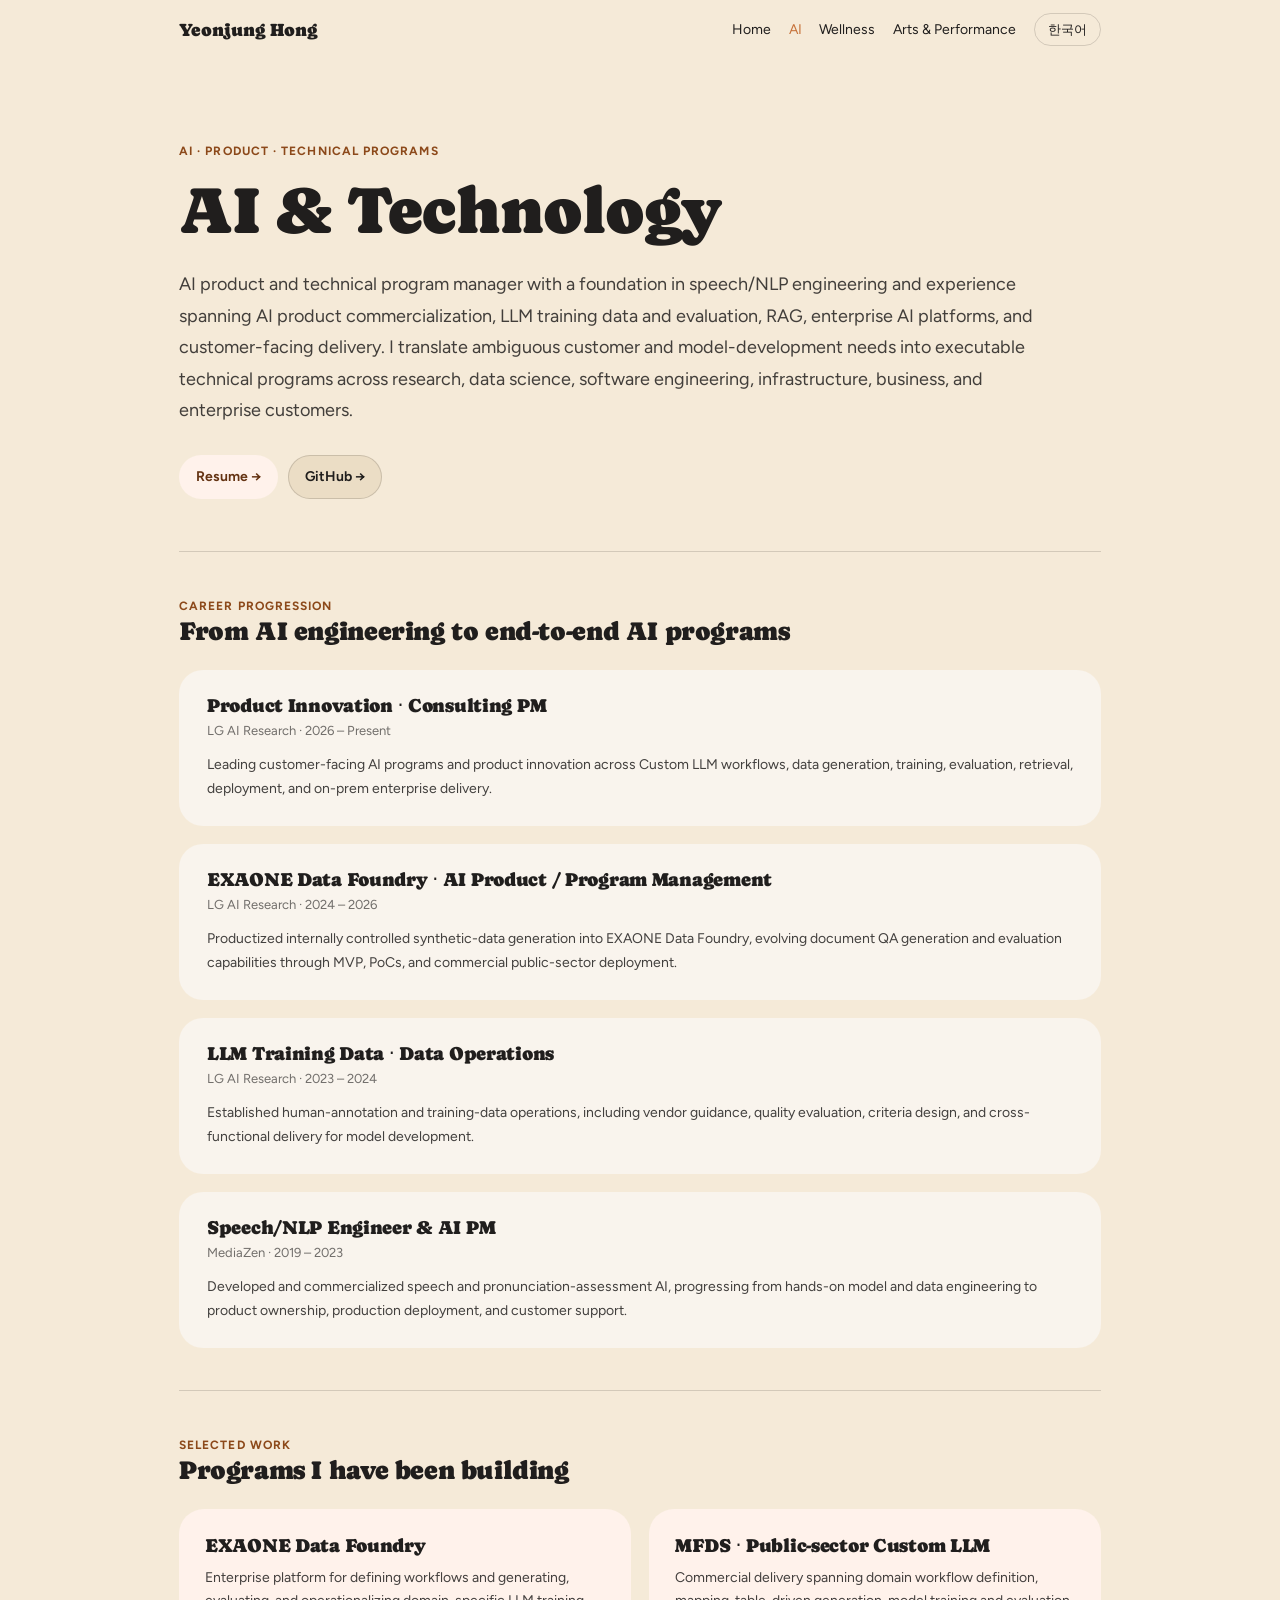
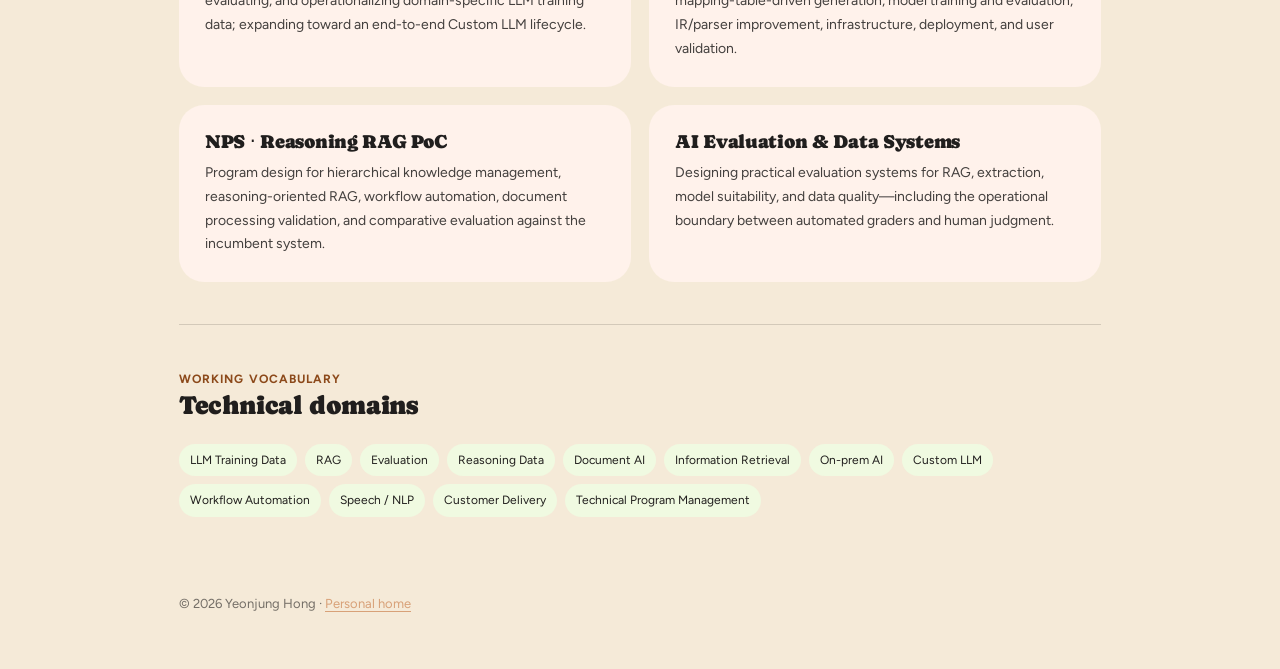
==== commit ffc9d36b: "Update AI portfolio positioning and navigation" ====
--- a/ai-career.html
+++ b/ai-career.html
@@ -1,182 +1 @@
-<!doctype html>
-<html lang="en">
-<head>
-<script>(function(){var l=localStorage.getItem('site-lang')||'en';document.documentElement.setAttribute('data-lang',l);document.documentElement.lang=l;})();</script>
-<meta charset="utf-8" />
-<meta name="viewport" content="width=device-width, initial-scale=1" />
-<title>AI — Yeonjung Hong</title>
-<link rel="stylesheet" href="styles.css">
-<style>
-:root { --leading: 28px; --half: 14px; --edge: clamp(20px, 5vw, 72px); --measure: 60ch; }
-body { margin: 0; text-wrap: pretty; }
-.wrap { max-width: 1100px; margin: 0 auto; padding: 0 var(--edge); }
-.nav { padding-inline: max(var(--edge), calc((100% - 1100px) / 2 + var(--edge))); flex-wrap: wrap; }
-.nav a { white-space: nowrap; }
-@media (max-width: 620px) { .nav .btn { display: none; } }
-.kicker { display: block; font-size: 13px; line-height: var(--half); letter-spacing: 0.06em; text-transform: uppercase; font-weight: 600; color: var(--color-accent-700); margin: 0 0 calc(var(--leading) - var(--half)); }
-.page-head { padding: calc(2.5 * var(--leading)) 0 var(--leading); }
-.page-head h1 { font-family: var(--font-heading); font-weight: var(--font-heading-weight); font-size: clamp(32px, 4vw, 46px); margin: 0; margin-left: -0.028em; }
-.page-head .sub { font-size: 16px; line-height: var(--leading); max-width: var(--measure); margin: var(--half) 0 0; opacity: 0.85; }
-.tags-row { display: flex; flex-wrap: wrap; gap: var(--space-2); margin-top: var(--leading); }
-.section { padding: var(--leading) 0 calc(2 * var(--leading)); }
-.timeline { padding: 0 0 calc(1.5 * var(--leading)); }
-.t-item { position: relative; display: grid; grid-template-columns: 150px minmax(0, 1fr); gap: var(--leading) clamp(24px, 4vw, 56px); padding: calc(1.2 * var(--leading)) 0; border-bottom: 1px solid var(--color-divider); }
-.t-item:last-child { border-bottom: none; }
-.t-year { font-family: var(--font-heading); font-weight: var(--font-heading-weight); font-size: 15px; color: var(--color-accent-700); padding-top: 3px; }
-.t-title { position: relative; font-family: var(--font-heading); font-weight: var(--font-heading-weight); font-size: 21px; line-height: 1.3; margin: 0 0 8px; }
-.t-title::before { content: ""; position: absolute; left: -34px; top: 8px; width: 14px; height: 14px; border-radius: 50%; background: var(--color-accent); }
-@media (max-width: 1160px) { .t-title::before { display: none; } }
-.t-copy { font-size: 15px; line-height: var(--leading); margin: 0; opacity: 0.82; max-width: 62ch; }
-.t-copy strong { color: var(--color-text); }
-@media (max-width: 640px) { .t-item { grid-template-columns: 1fr; gap: var(--half); } }
-.grid { display: grid; grid-template-columns: repeat(2, minmax(0, 1fr)); gap: var(--leading); }
-@media (max-width: 760px) { .grid { grid-template-columns: 1fr; } }
-.card .card-title { font-size: 20px; }
-.close-card { border-radius: calc(2 * var(--radius-lg)); background: var(--color-surface); padding: calc(1.75 * var(--leading)) clamp(24px, 4vw, 56px); display: flex; flex-wrap: wrap; gap: var(--leading); align-items: center; justify-content: space-between; }
-.close-card h2 { font-family: var(--font-heading); font-weight: var(--font-heading-weight); font-size: 22px; margin: 0 0 6px; }
-.close-card p { font-size: 14px; margin: 0; opacity: 0.75; max-width: 46ch; }
-.pub-link, .media-link { display: inline-flex; align-items: center; gap: 8px; padding: 9px 16px; border-radius: 999px; background: var(--color-accent-100); color: var(--color-accent-800); text-decoration: none; font-size: 14px; font-weight: 600; }
-.pub-link:hover, .media-link:hover { background: var(--color-accent-200); }
-.edu-list { padding: 0 0 calc(1.5 * var(--leading)); }
-.edu-item { position: relative; display: grid; grid-template-columns: 150px minmax(0, 1fr); gap: var(--leading) clamp(24px, 4vw, 56px); padding: calc(1.2 * var(--leading)) 0; border-bottom: 1px solid var(--color-divider); }
-.edu-item:last-child { border-bottom: none; }
-.edu-degree { font-family: var(--font-heading); font-weight: var(--font-heading-weight); font-size: 15px; color: var(--color-accent-700); padding-top: 3px; }
-.edu-item h3 { font-family: var(--font-heading); font-weight: var(--font-heading-weight); font-size: 18px; line-height: 1.3; margin: 0 0 6px; }
-.edu-item p { font-size: 14px; line-height: var(--leading); margin: 0 0 4px; opacity: 0.82; max-width: 62ch; }
-.edu-item a { font-size: 13px; }
-@media (max-width: 640px) { .edu-item { grid-template-columns: 1fr; gap: var(--half); } }
-.media-row { display: flex; flex-direction: column; gap: var(--space-2); align-items: flex-start; }
-footer { padding: calc(1.5 * var(--leading)) 0 calc(2 * var(--leading)); font-size: 13px; opacity: 0.65; }
-</style>
-</head>
-<body>
-<nav class="nav">
-  <span class="nav-brand">Yeonjung Hong</span>
-  <a href="index.html"><span class="lang-en">Home</span><span class="lang-ko">홈</span></a>
-  <a href="ai-career.html" aria-current="page">AI</a>
-  <a href="wellness.html"><span class="lang-en">Wellness</span><span class="lang-ko">웰니스</span></a>
-  <a href="art.html"><span class="lang-en">Art</span><span class="lang-ko">아트</span></a>
-  <button class="btn btn-secondary" type="button" data-lang-toggle><span class="lang-en">한국어</span><span class="lang-ko">English</span></button>
-  <a class="btn btn-secondary" href="https://github.com/reborn-everyday" target="_blank" rel="noopener">GitHub</a>
-</nav>
-<div class="wrap">
-<section class="page-head">
-  <span class="kicker"><span class="lang-en">AI Product Manager</span><span class="lang-ko">AI 프로덕트 매니저</span></span>
-  <h1><span class="lang-en">Building Enterprise Generative AI Platforms</span><span class="lang-ko">엔터프라이즈 생성형 AI 플랫폼을 만듭니다</span></h1>
-  <p class="sub lang-en">AI Product Manager with experience delivering enterprise LLM platforms from data generation to model training, evaluation, and deployment. Specialized in AI platform strategy, RAG, evaluation pipelines, and on-premise AI solutions for regulated industries.</p>
-  <p class="sub lang-ko">데이터 생성부터 모델 학습, 평가, 배포까지 엔터프라이즈 LLM 플랫폼을 구축해온 AI 프로덕트 매니저입니다. AI 플랫폼 전략, RAG, 평가 파이프라인, 규제 산업을 위한 온프레미스 AI 솔루션을 전문으로 합니다.</p>
-  <div class="tags-row">
-    <span class="tag tag-accent"><span class="lang-en">Enterprise AI</span><span class="lang-ko">엔터프라이즈 AI</span></span>
-    <span class="tag tag-neutral"><span class="lang-en">LLM Evaluation</span><span class="lang-ko">LLM 평가</span></span>
-    <span class="tag tag-neutral"><span class="lang-en">On-prem Deployment</span><span class="lang-ko">온프레미스 배포</span></span>
-    <span class="tag tag-neutral"><span class="lang-en">AI Product Strategy</span><span class="lang-ko">AI 프로덕트 전략</span></span>
-    <span class="tag tag-neutral"><span class="lang-en">Dataset Generation</span><span class="lang-ko">데이터셋 생성</span></span>
-  </div>
-</section>
-<section class="section">
-  <span class="kicker"><span class="lang-en">Experience</span><span class="lang-ko">경력</span></span>
-  <div class="timeline">
-    <div class="t-item"><span class="t-year">2026</span><div>
-      <h3 class="t-title"><span class="lang-en">LG AI Research · AI Product Manager</span><span class="lang-ko">LG AI Research · AI 프로덕트 매니저</span></h3>
-      <p class="t-copy lang-en"><strong>EXAONE AI Foundry:</strong> data, model, evaluation, and deployment. <strong>Ministry of Food and Drug Safety — AI medicine reviewer:</strong> on-site deployment as a forward deployed engineer.</p>
-      <p class="t-copy lang-ko"><strong>EXAONE AI Foundry:</strong> 데이터, 모델, 평가, 배포. <strong>식품의약품안전처 — AI 의약품 심사:</strong> 포워드 디플로이드 엔지니어로 현장 배포.</p>
-    </div></div>
-    <div class="t-item"><span class="t-year">2025</span><div>
-      <h3 class="t-title"><span class="lang-en">LG AI Research · AI Project Manager</span><span class="lang-ko">LG AI Research · AI 프로젝트 매니저</span></h3>
-      <p class="t-copy lang-en"><strong>EXAONE Data Foundry:</strong> document-based instruction data synthesis platform. Award: Best Employee of the Month.</p>
-      <p class="t-copy lang-ko"><strong>EXAONE Data Foundry:</strong> 문서 기반 지시문 데이터 합성 플랫폼. 수상: 이달의 우수사원.</p>
-    </div></div>
-    <div class="t-item"><span class="t-year">2023.10 — 2024.12</span><div>
-      <h3 class="t-title"><span class="lang-en">LG AI Research · AI Project Manager</span><span class="lang-ko">LG AI Research · AI 프로젝트 매니저</span></h3>
-      <p class="t-copy lang-en">Human annotation data management. Award: Best Project of the Year, LG AI Award.</p>
-      <p class="t-copy lang-ko">휴먼 어노테이션 데이터 관리. 수상: LG AI Award 올해의 프로젝트상.</p>
-    </div></div>
-    <div class="t-item"><span class="t-year">2023.1 — 2023.7</span><div>
-      <h3 class="t-title"><span class="lang-en">Mediazen · AI EdTech Team Lead</span><span class="lang-ko">Mediazen · AI 에듀테크 팀 리드</span></h3>
-      <p class="t-copy lang-en">Developed the <strong>AI Language Eval Pro Suite</strong>: Speech Pro, Voca Pro, Essay Pro.</p>
-      <p class="t-copy lang-ko"><strong>AI Language Eval Pro Suite</strong> 개발: Speech Pro, Voca Pro, Essay Pro.</p>
-    </div></div>
-    <div class="t-item"><span class="t-year">2019.6 — 2022.12</span><div>
-      <h3 class="t-title"><span class="lang-en">Mediazen · AI Research Scientist / Engineer</span><span class="lang-ko">Mediazen · AI 리서치 사이언티스트/엔지니어</span></h3>
-      <p class="t-copy lang-en">Built <strong>SpeechPro</strong>, a phoneme-level English pronunciation evaluation system, deployed for Oxford University Press's e-book reading application for kids (Reading&amp;).</p>
-      <p class="t-copy lang-ko"><strong>SpeechPro</strong>(음소 단위 영어 발음 평가 시스템)를 개발했으며, 옥스퍼드 대학출판부의 아동용 전자책 읽기 앱(Reading&amp;)에 상용 배포되었습니다.</p>
-    </div></div>
-    <div class="t-item"><span class="t-year">2016 — 2019.5</span><div>
-      <h3 class="t-title"><span class="lang-en">Research Internship</span><span class="lang-ko">리서치 인턴십</span></h3>
-      <p class="t-copy">STT/TTS.</p>
-    </div></div>
-  </div>
-  <div class="tags-row"><span class="tag tag-neutral"><span class="lang-en">Google Project Management Certificate</span><span class="lang-ko">구글 프로젝트 매니지먼트 자격증</span></span></div>
-</section>
-<section class="section">
-  <span class="kicker"><span class="lang-en">Featured Projects</span><span class="lang-ko">주요 프로젝트</span></span>
-  <div class="grid">
-    <article class="card elev-sm">
-      <span class="card-kicker"><span class="lang-en">Enterprise AI · LLM · Product</span><span class="lang-ko">엔터프라이즈 AI · LLM · 프로덕트</span></span>
-      <h2 class="card-title">Data Foundry</h2>
-      <p class="card-body lang-en">Coordinated product and program execution for an enterprise LLM platform supporting document-based dataset generation, model training, and evaluation workflows.</p>
-      <p class="card-body lang-ko">문서 기반 데이터셋 생성, 모델 학습, 평가 워크플로우를 지원하는 엔터프라이즈 LLM 플랫폼의 프로덕트·프로그램 실행을 총괄했습니다.</p>
-      <span class="card-meta">LG AI Research</span>
-    </article>
-    <article class="card elev-sm">
-      <span class="card-kicker"><span class="lang-en">Government AI · On-premise · Stakeholder Management</span><span class="lang-ko">공공 AI · 온프레미스 · 이해관계자 관리</span></span>
-      <h2 class="card-title">MFDS AI Review Platform</h2>
-      <p class="card-body lang-en">Managed launch and execution of an on-premise AI project for regulatory document review, aligning product, research, engineering, infrastructure, and client stakeholders.</p>
-      <p class="card-body lang-ko">규제 문서 심사를 위한 온프레미스 AI 프로젝트의 런칭과 실행을 관리하며, 프로덕트·연구·엔지니어링·인프라·고객 이해관계자를 조율했습니다.</p>
-      <span class="card-meta">LG AI Research</span>
-    </article>
-    <article class="card elev-sm">
-      <span class="card-kicker"><span class="lang-en">Evaluation · Benchmarking · Domain AI</span><span class="lang-ko">평가 · 벤치마킹 · 도메인 AI</span></span>
-      <h2 class="card-title">Enterprise LLM Evaluation</h2>
-      <p class="card-body lang-en">Designed and coordinated evaluation workflows for domain-specific LLMs, including benchmark evaluation, task-specific assessment, and domain expert review.</p>
-      <p class="card-body lang-ko">벤치마크 평가, 태스크별 평가, 도메인 전문가 리뷰를 포함해 도메인 특화 LLM을 위한 평가 워크플로우를 설계하고 조율했습니다.</p>
-      <span class="card-meta">LG AI Research</span>
-    </article>
-  </div>
-</section>
-<section class="section">
-  <span class="kicker"><span class="lang-en">Publications</span><span class="lang-ko">논문</span></span>
-  <a class="pub-link" href="https://scholar.google.com/citations?user=Xsp4AAIAAAAJ&hl=ko" target="_blank" rel="noopener"><span class="lang-en">Google Scholar profile →</span><span class="lang-ko">Google Scholar 프로필 →</span></a>
-</section>
-<section class="section">
-  <span class="kicker"><span class="lang-en">Education</span><span class="lang-ko">학력</span></span>
-  <div class="edu-list">
-    <div class="edu-item"><span class="edu-degree">Ph.D.</span><div>
-      <h3>고려대학교 대학원 · 영어영문학과, 영어학 전공</h3>
-      <p class="lang-en">Advisor: Prof. Ho-sung Nahm · 2018.3 – 2021.8</p>
-      <p class="lang-ko">지도교수: 남호성 교수 · 2018.3 – 2021.8</p>
-      <p class="lang-en">Dissertation: <em>Automated Evaluation of Pronunciation for L2 English Learners</em></p>
-      <p class="lang-ko">박사학위논문: <em>Automated Evaluation of Pronunciation for L2 English Learners</em></p>
-      <a href="https://dcollection.korea.ac.kr/srch/srchDetail/000000251599" target="_blank" rel="noopener"><span class="lang-en">View dissertation →</span><span class="lang-ko">논문 보기 →</span></a>
-    </div></div>
-    <div class="edu-item"><span class="edu-degree">M.S.</span><div>
-      <h3>고려대학교 대학원 · 영어영문학과, 영어학 전공</h3>
-      <p class="lang-en">Advisor: Prof. Ho-sung Nahm · 2015.9 – 2018.2</p>
-      <p class="lang-ko">지도교수: 남호성 교수 · 2015.9 – 2018.2</p>
-      <p class="lang-en">Thesis: <em>GMM-HMM 기반의 영어 음향 모델 파라미터 연구</em></p>
-      <p class="lang-ko">석사학위논문: <em>GMM-HMM 기반의 영어 음향 모델 파라미터 연구</em></p>
-      <a href="https://dcollection.korea.ac.kr/srch/srchDetail/000000080181" target="_blank" rel="noopener"><span class="lang-en">View thesis →</span><span class="lang-ko">논문 보기 →</span></a>
-    </div></div>
-    <div class="edu-item"><span class="edu-degree">B.S.</span><div>
-      <h3>연세대학교 · 영어영문학과</h3>
-      <p>2010.3 – 2014.8</p>
-    </div></div>
-  </div>
-</section>
-<section class="section">
-  <span class="kicker"><span class="lang-en">Media</span><span class="lang-ko">미디어</span></span>
-  <div class="media-row">
-    <a class="media-link" href="https://programs.sbs.co.kr/culture/sbsdocum/vod/52256/22000628965" target="_blank" rel="noopener">SBS 특집 다큐멘터리 「AI 시대, 인문에 길을 묻다」 (2026.4.15) →</a>
-    <a class="media-link" href="https://youtu.be/IWH2NMwE00U?si=h4yva6nq7Luppan8" target="_blank" rel="noopener">KBS 다큐인사이트 「기초과학이 세상을 바꾼다」 3부 AI시대, 왜 인문학인가? (2020.10.29) →</a>
-  </div>
-</section>
-<section class="section"><div class="close-card"><div>
-  <h2><span class="lang-en">Product work, grounded in human systems</span><span class="lang-ko">인간 시스템에 뿌리내린 프로덕트 워크</span></h2>
-  <p class="lang-en">I am interested in how technical systems and human systems shape one another — a perspective that also informs my work in wellness.</p>
-  <p class="lang-ko">기술 시스템과 인간 시스템이 서로를 어떻게 형성하는지에 관심이 많습니다 — 이 관점은 제 웰니스 작업에도 그대로 이어집니다.</p>
-</div><a class="btn btn-secondary" href="https://github.com/reborn-everyday" target="_blank" rel="noopener">GitHub</a></div></section>
-<footer>© 2026 Yeonjung Hong. Built with the Organic system.</footer>
-</div>
-<script src="i18n.js" defer></script>
-</body>
-</html>
+<!doctype html><html lang="en"><head><script>(function(){var l=localStorage.getItem('site-lang')||'en';document.documentElement.setAttribute('data-lang',l);document.documentElement.lang=l;})();</script><meta charset="utf-8"><meta name="viewport" content="width=device-width,initial-scale=1"><title>AI & Technology — Yeonjung Hong</title><link rel="stylesheet" href="styles.css"><link rel="stylesheet" href="portfolio-links.css"><style>body{margin:0}.wrap{max-width:1050px;margin:auto;padding:0 clamp(20px,5vw,72px)}.hero{padding:80px 0 52px}.kicker{font-size:12px;letter-spacing:.09em;text-transform:uppercase;font-weight:700;color:var(--color-accent-700)}h1,h2,h3{font-family:var(--font-heading);font-weight:var(--font-heading-weight)}h1{font-size:clamp(40px,6vw,66px);line-height:1.05;margin:14px 0 24px}.lead{max-width:72ch;font-size:18px;line-height:1.75;opacity:.84}.section{padding:42px 0;border-top:1px solid var(--color-divider)}.section h2{font-size:26px;margin:0 0 24px}.timeline{display:grid;gap:18px}.role{padding:25px 28px;border-radius:24px;background:var(--color-neutral-100)}.role h3{font-size:19px;margin:0 0 5px}.meta{font-size:13px;opacity:.62;margin-bottom:12px}.role p,.work p{font-size:14px;line-height:1.7;margin:0;opacity:.84}.work-grid{display:grid;grid-template-columns:repeat(2,1fr);gap:18px}@media(max-width:720px){.work-grid{grid-template-columns:1fr}}.work{padding:26px;border-radius:25px;background:var(--color-accent-100)}.work h3{font-size:19px;margin:0 0 9px}.skills{display:flex;flex-wrap:wrap;gap:8px}.skills span{padding:7px 11px;border-radius:999px;background:var(--color-accent-2-100);font-size:12px}.nav{padding-inline:max(clamp(20px,5vw,72px),calc((100% - 1050px)/2 + clamp(20px,5vw,72px)));flex-wrap:wrap}footer{padding:35px 0 55px;font-size:13px;opacity:.6}</style></head><body><nav class="nav"><span class="nav-brand">Yeonjung Hong</span><a href="index.html">Home</a><a href="ai-career.html" aria-current="page">AI</a><a href="wellness.html">Wellness</a><a href="art.html">Arts &amp; Performance</a><button class="btn btn-secondary" type="button" data-lang-toggle><span class="lang-en">한국어</span><span class="lang-ko">English</span></button></nav><main class="wrap"><section class="hero"><span class="kicker">AI · Product · Technical Programs</span><h1>AI &amp; Technology</h1><p class="lead lang-en">AI product and technical program manager with a foundation in speech/NLP engineering and experience spanning AI product commercialization, LLM training data and evaluation, RAG, enterprise AI platforms, and customer-facing delivery. I translate ambiguous customer and model-development needs into executable technical programs across research, data science, software engineering, infrastructure, business, and enterprise customers.</p><p class="lead lang-ko">Speech/NLP 엔지니어링을 기반으로 AI 제품 사업화, LLM 학습 데이터와 평가, RAG, 엔터프라이즈 AI 플랫폼, 고객 현장 딜리버리를 경험한 AI Product & Technical Program Manager입니다. 모호한 고객·모델 개발 요구사항을 연구, 데이터 사이언스, 엔지니어링, 인프라, 사업 조직이 실행할 수 있는 기술 프로그램으로 구체화합니다.</p><div class="portfolio-actions"><a class="portfolio-action primary" href="resume.html">Resume →</a><a class="portfolio-action" href="https://github.com/reborn-everyday" target="_blank" rel="noopener">GitHub →</a></div></section><section class="section"><span class="kicker">Career progression</span><h2>From AI engineering to end-to-end AI programs</h2><div class="timeline"><article class="role"><h3>Product Innovation · Consulting PM</h3><div class="meta">LG AI Research · 2026 – Present</div><p>Leading customer-facing AI programs and product innovation across Custom LLM workflows, data generation, training, evaluation, retrieval, deployment, and on-prem enterprise delivery.</p></article><article class="role"><h3>EXAONE Data Foundry · AI Product / Program Management</h3><div class="meta">LG AI Research · 2024 – 2026</div><p>Productized internally controlled synthetic-data generation into EXAONE Data Foundry, evolving document QA generation and evaluation capabilities through MVP, PoCs, and commercial public-sector deployment.</p></article><article class="role"><h3>LLM Training Data · Data Operations</h3><div class="meta">LG AI Research · 2023 – 2024</div><p>Established human-annotation and training-data operations, including vendor guidance, quality evaluation, criteria design, and cross-functional delivery for model development.</p></article><article class="role"><h3>Speech/NLP Engineer &amp; AI PM</h3><div class="meta">MediaZen · 2019 – 2023</div><p>Developed and commercialized speech and pronunciation-assessment AI, progressing from hands-on model and data engineering to product ownership, production deployment, and customer support.</p></article></div></section><section class="section"><span class="kicker">Selected work</span><h2>Programs I have been building</h2><div class="work-grid"><article class="work"><h3>EXAONE Data Foundry</h3><p>Enterprise platform for defining workflows and generating, evaluating, and operationalizing domain-specific LLM training data; expanding toward an end-to-end Custom LLM lifecycle.</p></article><article class="work"><h3>MFDS · Public-sector Custom LLM</h3><p>Commercial delivery spanning domain workflow definition, mapping-table-driven generation, model training and evaluation, IR/parser improvement, infrastructure, deployment, and user validation.</p></article><article class="work"><h3>NPS · Reasoning RAG PoC</h3><p>Program design for hierarchical knowledge management, reasoning-oriented RAG, workflow automation, document processing validation, and comparative evaluation against the incumbent system.</p></article><article class="work"><h3>AI Evaluation &amp; Data Systems</h3><p>Designing practical evaluation systems for RAG, extraction, model suitability, and data quality—including the operational boundary between automated graders and human judgment.</p></article></div></section><section class="section"><span class="kicker">Working vocabulary</span><h2>Technical domains</h2><div class="skills"><span>LLM Training Data</span><span>RAG</span><span>Evaluation</span><span>Reasoning Data</span><span>Document AI</span><span>Information Retrieval</span><span>On-prem AI</span><span>Custom LLM</span><span>Workflow Automation</span><span>Speech / NLP</span><span>Customer Delivery</span><span>Technical Program Management</span></div></section><footer>© 2026 Yeonjung Hong · <a href="index.html">Personal home</a></footer></main><script src="i18n.js" defer></script></body></html>
--- a/portfolio-links.css
+++ b/portfolio-links.css
@@ -0,0 +1 @@
+.portfolio-actions{display:flex;flex-wrap:wrap;gap:10px;margin-top:28px}.portfolio-action{display:inline-flex;align-items:center;gap:7px;padding:10px 16px;border-radius:999px;text-decoration:none;font-size:14px;font-weight:650;border:1px solid var(--color-divider);color:inherit;background:var(--color-surface)}.portfolio-action.primary{background:var(--color-accent-100);color:var(--color-accent-800);border-color:transparent}.portfolio-action.wellness{background:var(--color-accent-2-100);color:var(--color-accent-2-800);border-color:transparent}
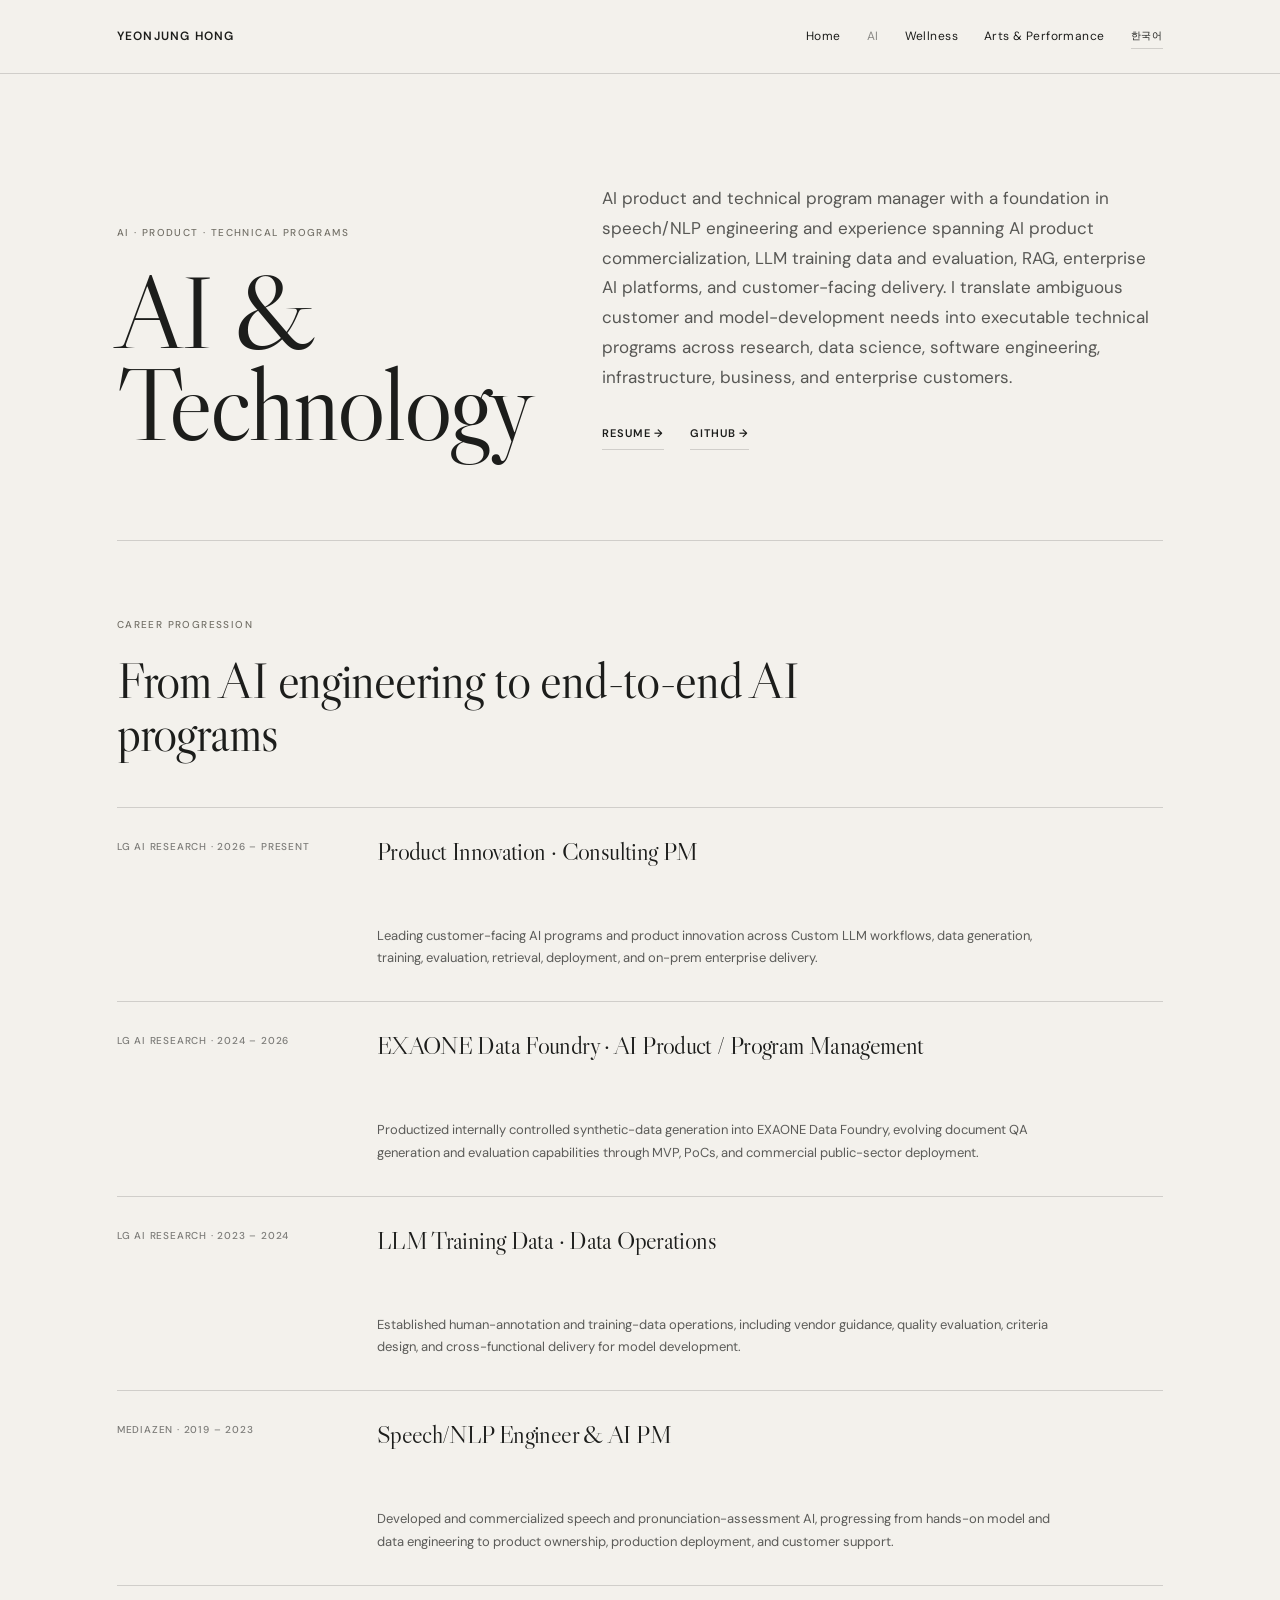
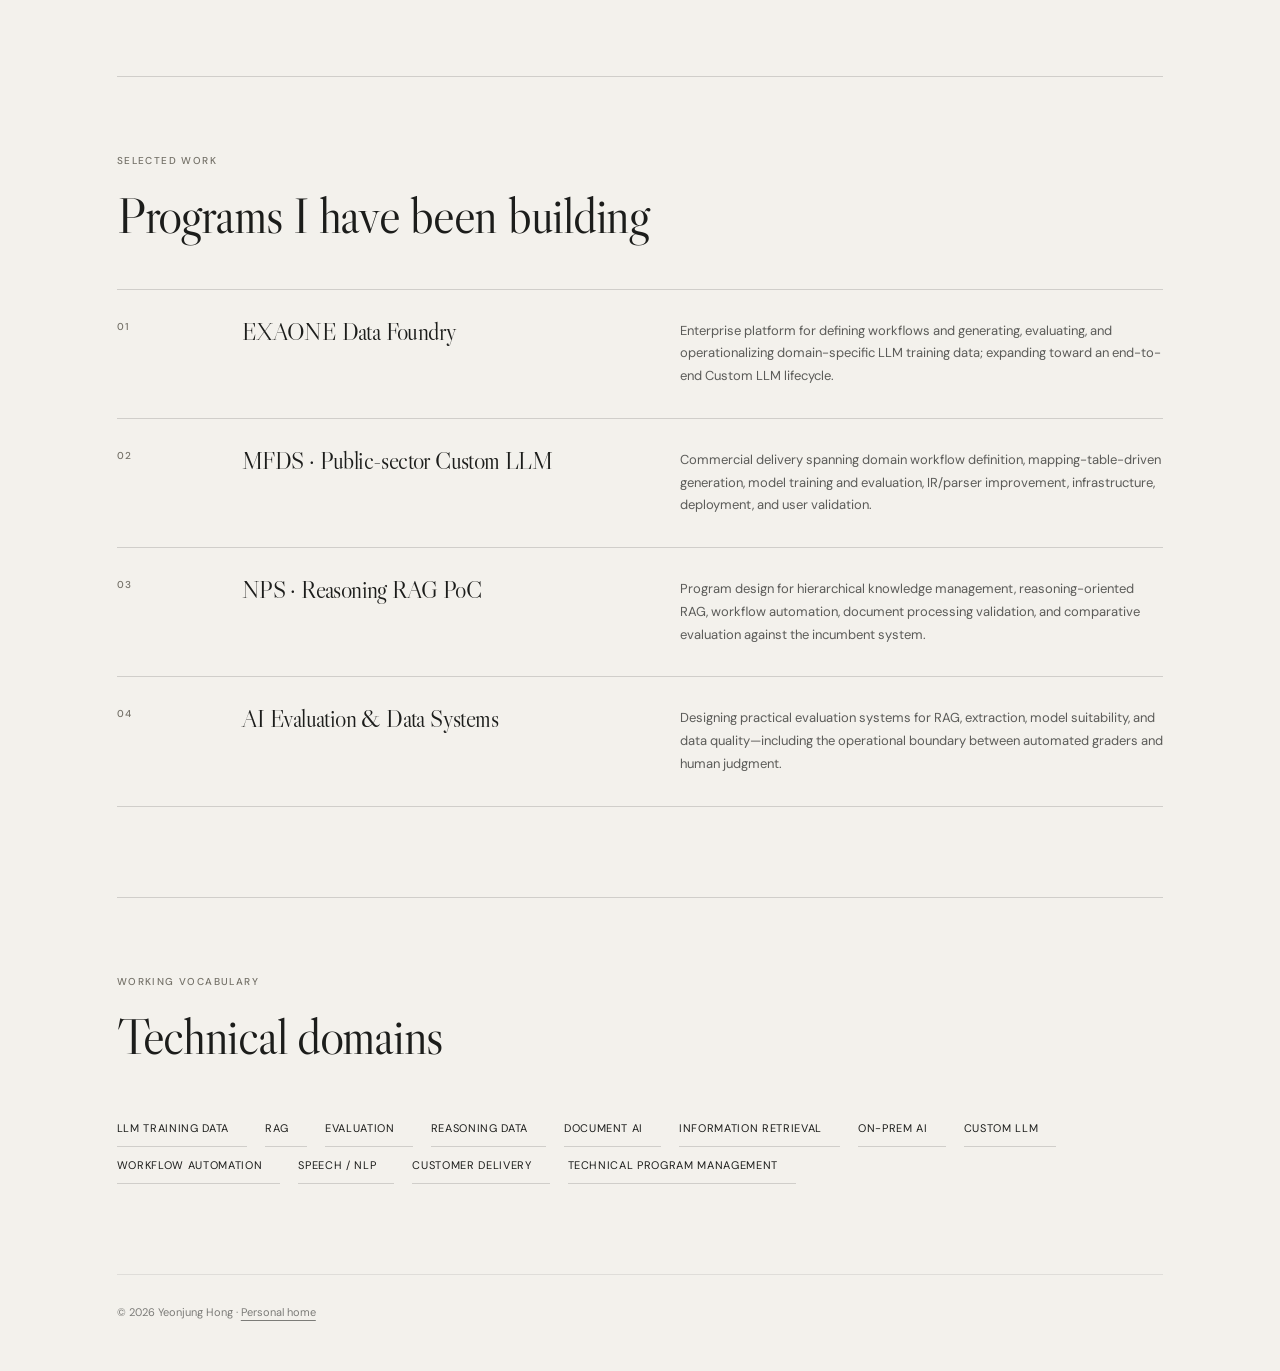
==== commit 89807ce2: "Redesign AI page with editorial timeline" ====
--- a/ai-career.html
+++ b/ai-career.html
@@ -1 +1 @@
-<!doctype html><html lang="en"><head><script>(function(){var l=localStorage.getItem('site-lang')||'en';document.documentElement.setAttribute('data-lang',l);document.documentElement.lang=l;})();</script><meta charset="utf-8"><meta name="viewport" content="width=device-width,initial-scale=1"><title>AI & Technology — Yeonjung Hong</title><link rel="stylesheet" href="styles.css"><link rel="stylesheet" href="portfolio-links.css"><style>body{margin:0}.wrap{max-width:1050px;margin:auto;padding:0 clamp(20px,5vw,72px)}.hero{padding:80px 0 52px}.kicker{font-size:12px;letter-spacing:.09em;text-transform:uppercase;font-weight:700;color:var(--color-accent-700)}h1,h2,h3{font-family:var(--font-heading);font-weight:var(--font-heading-weight)}h1{font-size:clamp(40px,6vw,66px);line-height:1.05;margin:14px 0 24px}.lead{max-width:72ch;font-size:18px;line-height:1.75;opacity:.84}.section{padding:42px 0;border-top:1px solid var(--color-divider)}.section h2{font-size:26px;margin:0 0 24px}.timeline{display:grid;gap:18px}.role{padding:25px 28px;border-radius:24px;background:var(--color-neutral-100)}.role h3{font-size:19px;margin:0 0 5px}.meta{font-size:13px;opacity:.62;margin-bottom:12px}.role p,.work p{font-size:14px;line-height:1.7;margin:0;opacity:.84}.work-grid{display:grid;grid-template-columns:repeat(2,1fr);gap:18px}@media(max-width:720px){.work-grid{grid-template-columns:1fr}}.work{padding:26px;border-radius:25px;background:var(--color-accent-100)}.work h3{font-size:19px;margin:0 0 9px}.skills{display:flex;flex-wrap:wrap;gap:8px}.skills span{padding:7px 11px;border-radius:999px;background:var(--color-accent-2-100);font-size:12px}.nav{padding-inline:max(clamp(20px,5vw,72px),calc((100% - 1050px)/2 + clamp(20px,5vw,72px)));flex-wrap:wrap}footer{padding:35px 0 55px;font-size:13px;opacity:.6}</style></head><body><nav class="nav"><span class="nav-brand">Yeonjung Hong</span><a href="index.html">Home</a><a href="ai-career.html" aria-current="page">AI</a><a href="wellness.html">Wellness</a><a href="art.html">Arts &amp; Performance</a><button class="btn btn-secondary" type="button" data-lang-toggle><span class="lang-en">한국어</span><span class="lang-ko">English</span></button></nav><main class="wrap"><section class="hero"><span class="kicker">AI · Product · Technical Programs</span><h1>AI &amp; Technology</h1><p class="lead lang-en">AI product and technical program manager with a foundation in speech/NLP engineering and experience spanning AI product commercialization, LLM training data and evaluation, RAG, enterprise AI platforms, and customer-facing delivery. I translate ambiguous customer and model-development needs into executable technical programs across research, data science, software engineering, infrastructure, business, and enterprise customers.</p><p class="lead lang-ko">Speech/NLP 엔지니어링을 기반으로 AI 제품 사업화, LLM 학습 데이터와 평가, RAG, 엔터프라이즈 AI 플랫폼, 고객 현장 딜리버리를 경험한 AI Product & Technical Program Manager입니다. 모호한 고객·모델 개발 요구사항을 연구, 데이터 사이언스, 엔지니어링, 인프라, 사업 조직이 실행할 수 있는 기술 프로그램으로 구체화합니다.</p><div class="portfolio-actions"><a class="portfolio-action primary" href="resume.html">Resume →</a><a class="portfolio-action" href="https://github.com/reborn-everyday" target="_blank" rel="noopener">GitHub →</a></div></section><section class="section"><span class="kicker">Career progression</span><h2>From AI engineering to end-to-end AI programs</h2><div class="timeline"><article class="role"><h3>Product Innovation · Consulting PM</h3><div class="meta">LG AI Research · 2026 – Present</div><p>Leading customer-facing AI programs and product innovation across Custom LLM workflows, data generation, training, evaluation, retrieval, deployment, and on-prem enterprise delivery.</p></article><article class="role"><h3>EXAONE Data Foundry · AI Product / Program Management</h3><div class="meta">LG AI Research · 2024 – 2026</div><p>Productized internally controlled synthetic-data generation into EXAONE Data Foundry, evolving document QA generation and evaluation capabilities through MVP, PoCs, and commercial public-sector deployment.</p></article><article class="role"><h3>LLM Training Data · Data Operations</h3><div class="meta">LG AI Research · 2023 – 2024</div><p>Established human-annotation and training-data operations, including vendor guidance, quality evaluation, criteria design, and cross-functional delivery for model development.</p></article><article class="role"><h3>Speech/NLP Engineer &amp; AI PM</h3><div class="meta">MediaZen · 2019 – 2023</div><p>Developed and commercialized speech and pronunciation-assessment AI, progressing from hands-on model and data engineering to product ownership, production deployment, and customer support.</p></article></div></section><section class="section"><span class="kicker">Selected work</span><h2>Programs I have been building</h2><div class="work-grid"><article class="work"><h3>EXAONE Data Foundry</h3><p>Enterprise platform for defining workflows and generating, evaluating, and operationalizing domain-specific LLM training data; expanding toward an end-to-end Custom LLM lifecycle.</p></article><article class="work"><h3>MFDS · Public-sector Custom LLM</h3><p>Commercial delivery spanning domain workflow definition, mapping-table-driven generation, model training and evaluation, IR/parser improvement, infrastructure, deployment, and user validation.</p></article><article class="work"><h3>NPS · Reasoning RAG PoC</h3><p>Program design for hierarchical knowledge management, reasoning-oriented RAG, workflow automation, document processing validation, and comparative evaluation against the incumbent system.</p></article><article class="work"><h3>AI Evaluation &amp; Data Systems</h3><p>Designing practical evaluation systems for RAG, extraction, model suitability, and data quality—including the operational boundary between automated graders and human judgment.</p></article></div></section><section class="section"><span class="kicker">Working vocabulary</span><h2>Technical domains</h2><div class="skills"><span>LLM Training Data</span><span>RAG</span><span>Evaluation</span><span>Reasoning Data</span><span>Document AI</span><span>Information Retrieval</span><span>On-prem AI</span><span>Custom LLM</span><span>Workflow Automation</span><span>Speech / NLP</span><span>Customer Delivery</span><span>Technical Program Management</span></div></section><footer>© 2026 Yeonjung Hong · <a href="index.html">Personal home</a></footer></main><script src="i18n.js" defer></script></body></html>+<!doctype html><html lang="en"><head><script>(function(){var l=localStorage.getItem('site-lang')||'en';document.documentElement.setAttribute('data-lang',l);document.documentElement.lang=l;})();</script><meta charset="utf-8"><meta name="viewport" content="width=device-width,initial-scale=1"><title>AI & Technology — Yeonjung Hong</title><link rel="stylesheet" href="styles.css"><link rel="stylesheet" href="portfolio-links.css"><style>:root{--edge:clamp(22px,6vw,84px)}.wrap{max-width:1200px;margin:auto;padding:0 var(--edge)}.nav{padding-inline:max(var(--edge),calc((100% - 1200px)/2 + var(--edge)));flex-wrap:wrap}.hero{padding:110px 0 90px;display:grid;grid-template-columns:1fr 1.45fr;gap:70px;align-items:end}.kicker{font:500 10px/1.4 var(--font-body);letter-spacing:.14em;text-transform:uppercase;color:var(--color-neutral-600)}h1{font-size:clamp(58px,8vw,104px);line-height:.9;margin:22px 0 0}.lead{max-width:690px;font-size:17px;line-height:1.75;opacity:.72}.section{padding:70px 0 90px;border-top:1px solid var(--color-divider)}.section>h2{font-size:clamp(32px,4vw,52px);margin:18px 0 46px;max-width:760px}.timeline{border-top:1px solid var(--color-divider)}.role{display:grid;grid-template-columns:210px 1fr;gap:50px;padding:31px 0;border-bottom:1px solid var(--color-divider);background:transparent}.role h3{font-size:25px;margin:0 0 10px}.meta{grid-column:1;font:500 10px/1.5 var(--font-body);letter-spacing:.08em;text-transform:uppercase;opacity:.55}.role p{font-size:13px;line-height:1.75;margin:0;opacity:.7;max-width:680px}.role h3,.role p{grid-column:2}.role .meta{grid-row:1 / span 2}.work-grid{border-top:1px solid var(--color-divider)}.work{display:grid;grid-template-columns:90px 1fr 1.2fr;gap:35px;padding:30px 0;border-bottom:1px solid var(--color-divider);background:transparent}.work::before{counter-increment:work;content:'0' counter(work);font:500 10px/1.4 var(--font-body);letter-spacing:.1em;color:var(--color-neutral-600)}.work-grid{counter-reset:work}.work h3{font-size:24px;margin:0}.work p{font-size:13px;line-height:1.75;margin:0;opacity:.7}.skills{display:flex;flex-wrap:wrap;gap:0}.skills span{font-size:11px;letter-spacing:.06em;text-transform:uppercase;padding:9px 18px 9px 0;margin-right:18px;border-bottom:1px solid var(--color-divider);background:transparent}.portfolio-actions{margin-top:32px}footer{padding:28px 0 50px;border-top:1px solid var(--color-divider);font-size:11px;opacity:.55}@media(max-width:760px){.hero{grid-template-columns:1fr;gap:36px;padding:80px 0 65px}.role{grid-template-columns:1fr;gap:8px}.role .meta,.role h3,.role p{grid-column:1;grid-row:auto}.work{grid-template-columns:50px 1fr}.work p{grid-column:2}}</style></head><body><nav class="nav"><span class="nav-brand">Yeonjung Hong</span><a href="index.html">Home</a><a href="ai-career.html" aria-current="page">AI</a><a href="https://yeonjung-yoga.yjh0ng.chatgpt.site/">Wellness</a><a href="art.html">Arts &amp; Performance</a><button class="btn btn-secondary" type="button" data-lang-toggle><span class="lang-en">한국어</span><span class="lang-ko">English</span></button></nav><main class="wrap"><section class="hero"><div><span class="kicker">AI · Product · Technical Programs</span><h1>AI &amp;<br>Technology</h1></div><div><p class="lead lang-en">AI product and technical program manager with a foundation in speech/NLP engineering and experience spanning AI product commercialization, LLM training data and evaluation, RAG, enterprise AI platforms, and customer-facing delivery. I translate ambiguous customer and model-development needs into executable technical programs across research, data science, software engineering, infrastructure, business, and enterprise customers.</p><p class="lead lang-ko">Speech/NLP 엔지니어링을 기반으로 AI 제품 사업화, LLM 학습 데이터와 평가, RAG, 엔터프라이즈 AI 플랫폼, 고객 현장 딜리버리를 경험한 AI Product & Technical Program Manager입니다. 모호한 고객·모델 개발 요구사항을 연구, 데이터 사이언스, 엔지니어링, 인프라, 사업 조직이 실행할 수 있는 기술 프로그램으로 구체화합니다.</p><div class="portfolio-actions"><a class="portfolio-action primary" href="https://drive.google.com/file/d/1yoSp9Q4diVshVQrvhRJg3dYiSzgrxvba/view?usp=sharing" target="_blank" rel="noopener">Resume →</a><a class="portfolio-action" href="https://github.com/reborn-everyday" target="_blank" rel="noopener">GitHub →</a></div></div></section><section class="section"><span class="kicker">Career progression</span><h2>From AI engineering to end-to-end AI programs</h2><div class="timeline"><article class="role"><div class="meta">LG AI Research · 2026 – Present</div><h3>Product Innovation · Consulting PM</h3><p>Leading customer-facing AI programs and product innovation across Custom LLM workflows, data generation, training, evaluation, retrieval, deployment, and on-prem enterprise delivery.</p></article><article class="role"><div class="meta">LG AI Research · 2024 – 2026</div><h3>EXAONE Data Foundry · AI Product / Program Management</h3><p>Productized internally controlled synthetic-data generation into EXAONE Data Foundry, evolving document QA generation and evaluation capabilities through MVP, PoCs, and commercial public-sector deployment.</p></article><article class="role"><div class="meta">LG AI Research · 2023 – 2024</div><h3>LLM Training Data · Data Operations</h3><p>Established human-annotation and training-data operations, including vendor guidance, quality evaluation, criteria design, and cross-functional delivery for model development.</p></article><article class="role"><div class="meta">MediaZen · 2019 – 2023</div><h3>Speech/NLP Engineer &amp; AI PM</h3><p>Developed and commercialized speech and pronunciation-assessment AI, progressing from hands-on model and data engineering to product ownership, production deployment, and customer support.</p></article></div></section><section class="section"><span class="kicker">Selected work</span><h2>Programs I have been building</h2><div class="work-grid"><article class="work"><h3>EXAONE Data Foundry</h3><p>Enterprise platform for defining workflows and generating, evaluating, and operationalizing domain-specific LLM training data; expanding toward an end-to-end Custom LLM lifecycle.</p></article><article class="work"><h3>MFDS · Public-sector Custom LLM</h3><p>Commercial delivery spanning domain workflow definition, mapping-table-driven generation, model training and evaluation, IR/parser improvement, infrastructure, deployment, and user validation.</p></article><article class="work"><h3>NPS · Reasoning RAG PoC</h3><p>Program design for hierarchical knowledge management, reasoning-oriented RAG, workflow automation, document processing validation, and comparative evaluation against the incumbent system.</p></article><article class="work"><h3>AI Evaluation &amp; Data Systems</h3><p>Designing practical evaluation systems for RAG, extraction, model suitability, and data quality—including the operational boundary between automated graders and human judgment.</p></article></div></section><section class="section"><span class="kicker">Working vocabulary</span><h2>Technical domains</h2><div class="skills"><span>LLM Training Data</span><span>RAG</span><span>Evaluation</span><span>Reasoning Data</span><span>Document AI</span><span>Information Retrieval</span><span>On-prem AI</span><span>Custom LLM</span><span>Workflow Automation</span><span>Speech / NLP</span><span>Customer Delivery</span><span>Technical Program Management</span></div></section><footer>© 2026 Yeonjung Hong · <a href="index.html">Personal home</a></footer></main><script src="i18n.js" defer></script></body></html>
--- a/styles.css
+++ b/styles.css
@@ -1,264 +1,7 @@
-/* Organic — design-system tokens and component classes. This file is the source of truth for the system's look; retune it here and see readme.md. */
-@import url('https://fonts.googleapis.com/css2?family=Caprasimo:wght@400&family=Figtree:wght@400;600;700&display=swap');
-
-:root {
-  --color-bg: #f5ead8;
-  --color-surface: #ebddc5;
-  --color-text: #201e1d;
-  --color-accent: #c67139;
-  --color-accent-2: #7a8a5e;
-  --color-divider: color-mix(in srgb, #201e1d 16%, transparent);
-
-  /* Tonal ramps — generated in OKLCH on one shared lightness scale, so the
-     same step of any role matches the others in visual value. */
-  --color-neutral-100: #f9f4ed;
-  --color-neutral-200: #eee7db;
-  --color-neutral-300: #dcd3c4;
-  --color-neutral-400: #c0b6a5;
-  --color-neutral-500: #a19786;
-  --color-neutral-600: #82796a;
-  --color-neutral-700: #645c50;
-  --color-neutral-800: #474238;
-  --color-neutral-900: #2e2b25;
-
-  --color-accent-100: #fff2eb;
-  --color-accent-200: #ffe1d0;
-  --color-accent-300: #ffc6a5;
-  --color-accent-400: #f6a06b;
-  --color-accent-500: #d67f48;
-  --color-accent-600: #b2622d;
-  --color-accent-700: #8c491a;
-  --color-accent-800: #643312;
-  --color-accent-900: #402310;
-
-  --color-accent-2-100: #f0fae1;
-  --color-accent-2-200: #e1eecc;
-  --color-accent-2-300: #ccdbb2;
-  --color-accent-2-400: #aebf92;
-  --color-accent-2-500: #8fa073;
-  --color-accent-2-600: #728157;
-  --color-accent-2-700: #56633f;
-  --color-accent-2-800: #3d472b;
-  --color-accent-2-900: #272e1b;
-
-  --font-heading: "Caprasimo", system-ui, sans-serif;
-  --font-heading-weight: 400;
-  --font-body: "Figtree", system-ui, sans-serif;
-
-  --space-1: 4.4px;
-  --space-2: 8.8px;
-  --space-3: 13.2px;
-  --space-4: 17.6px;
-  --space-6: 26.4px;
-  --space-8: 35.2px;
-
-  --radius-sm: 8px;
-  --radius-md: 16px;
-  --radius-lg: 28px;
-
-  /* Elevation — derived from the ground: soft ink-tinted shadows on a
-     light theme, a hairline edge + ambient darkness on a dark one. */
-  --shadow-sm: 0 1px 2px color-mix(in srgb, #2e2b25 14%, transparent);
-  --shadow-md: 0 3px 10px color-mix(in srgb, #2e2b25 16%, transparent);
-  --shadow-lg: 0 12px 32px color-mix(in srgb, #2e2b25 22%, transparent);
-}
-
-body {
-  background: var(--color-bg);
-  color: var(--color-text);
-  font-family: var(--font-body);
-}
-h1, h2, h3, h4 { font-family: var(--font-heading); font-weight: var(--font-heading-weight); }
-
-.washed{filter:saturate(0.6) contrast(0.85) brightness(1.1) opacity(0.94)}
-
-/* ══════════════════════════════════════════════════════════════════════════
-   Components — built with the tokens above. Plain CSS
-   on plain HTML: no JavaScript, no build step. Each class is documented in
-   readme.md and demonstrated in foundations/ and components/.
-   ══════════════════════════════════════════════════════════════════════ */
-
-*, *::before, *::after { box-sizing: border-box; }
-body { margin: 0; font-size: 15px; line-height: 1.55; font-weight: 400; }
-h1, h2, h3, h4, h5, h6 {
-  font-family: var(--font-heading); font-weight: var(--font-heading-weight);
-  line-height: 1.12; letter-spacing: -0.015em; margin: 0 0 var(--space-2);
-}
-h1 { font-size: 42px; }
-h2 { font-size: 32px; }
-h3 { font-size: 25px; }
-h4 { font-size: 20px; }
-h5 { font-size: 16px; }
-h6 { font-size: 13px; }
-h6 { letter-spacing: 0.08em; text-transform: uppercase; }
-p { margin: 0 0 var(--space-3); }
-a { color: var(--color-accent); text-underline-offset: 3px; }
-img { display: block; max-width: 100%; }
-figure { margin: 0; }
-figcaption {
-  font-size: 11px; margin-top: var(--space-1);
-  color: color-mix(in srgb, var(--color-text) 55%, transparent);
-}
-.text-muted { color: color-mix(in srgb, var(--color-text) 55%, transparent); }
-:focus { outline: none; }
-:focus-visible { outline: 2px solid var(--color-accent); outline-offset: 2px; }
-::selection { background: color-mix(in srgb, var(--color-accent) 30%, transparent); }
-
-/* — rules — */
-.hr {
-  height: 1px; border: 0; margin: var(--space-4) 0;
-  background: var(--color-divider);
-}
-
-/* — buttons — */
-.btn {
-  display: inline-flex; align-items: center; justify-content: center; gap: 6px;
-  cursor: pointer; text-decoration: none;
-  font-family: var(--font-heading); font-weight: var(--font-heading-weight);
-  font-size: 13px; line-height: 1.2; color: var(--color-text);
-  background: transparent; border: 1px solid transparent;
-  padding: calc(var(--space-2) * 0.85) var(--space-3);
-  border-radius: var(--radius-md);
-}
-.btn svg { display: block; }
-.btn:disabled { opacity: 0.45; cursor: not-allowed; }
-.btn-primary { background: var(--color-accent); color: var(--color-bg); }
-.btn-primary:hover { background: var(--color-accent-600); }
-.btn-primary:active { background: var(--color-accent-700); }
-.btn-secondary { border-color: var(--color-divider); }
-.btn-secondary:hover { background: color-mix(in srgb, var(--color-text) 7%, transparent); }
-.btn-secondary:active { background: color-mix(in srgb, var(--color-text) 14%, transparent); }
-.btn-ghost { color: var(--color-accent); padding-inline: var(--space-1); }
-.btn-ghost:hover { background: color-mix(in srgb, var(--color-accent) 10%, transparent); }
-.btn-ghost:active { background: color-mix(in srgb, var(--color-accent) 18%, transparent); }
-.btn-icon { width: 34px; height: 34px; padding: 0; }
-.btn-block { width: 100%; margin-top: var(--space-2); }
-
-/* — forms — */
-.field > label {
-  display: block; font-size: 12px; margin-bottom: 5px;
-  color: color-mix(in srgb, var(--color-text) 70%, transparent);
-}
-.input {
-  width: 100%; min-height: 36px; padding: 6px 10px; font: inherit;
-  font-size: 14px; color: var(--color-text); caret-color: var(--color-accent);
-  background: var(--color-surface);
-  border: 1px solid var(--color-divider); border-radius: var(--radius-md);
-}
-.input:hover { border-color: color-mix(in srgb, var(--color-text) 45%, transparent); }
-.input:focus-visible { border-color: var(--color-accent); outline-offset: 0; }
-textarea.input { min-height: 90px; resize: vertical; }
-.radio { display: inline-flex; align-items: center; gap: 8px; cursor: pointer; font-size: 14px; }
-.radio input, .seg-opt input {
-  position: absolute; opacity: 0; width: 0; height: 0; pointer-events: none;
-}
-.radio .dot {
-  width: 16px; height: 16px; flex: none; border-radius: 50%;
-  border: 1.5px solid var(--color-divider);
-}
-.radio:hover .dot { border-color: var(--color-accent); }
-.radio input:checked + .dot {
-  border-color: var(--color-accent); background: var(--color-accent);
-  box-shadow: inset 0 0 0 4px var(--color-bg);
-}
-.radio input:focus-visible + .dot { outline: 2px solid var(--color-accent); outline-offset: 2px; }
-.seg {
-  display: inline-flex; overflow: hidden;
-  border: 1px solid var(--color-divider); border-radius: var(--radius-md);
-}
-.seg-opt {
-  display: inline-flex; align-items: center; gap: 6px;
-  padding: 7px 12px; font-size: 13px; cursor: pointer;
-}
-.seg-opt + .seg-opt { border-left: 1px solid var(--color-divider); }
-.seg-opt:has(input:checked) { background: var(--color-accent); color: var(--color-bg); }
-.seg-opt:not(:has(input:checked)):hover { background: color-mix(in srgb, var(--color-text) 7%, transparent); }
-.seg-opt:has(input:focus-visible) { outline: 2px solid var(--color-accent); outline-offset: -2px; }
-
-/* — cards — */
-.card {
-  display: flex; flex-direction: column; gap: var(--space-2);
-  padding: var(--space-3); border-radius: var(--radius-md); background: var(--color-surface);
-}
-.card-kicker { font-size: 10px; letter-spacing: 0.1em; text-transform: uppercase; color: var(--color-accent); }
-.card-title {
-  font-family: var(--font-heading); font-weight: var(--font-heading-weight);
-  font-size: 17px; line-height: 1.2;
-}
-.card-body { margin: 0; font-size: 13px; opacity: 0.8; flex: 1; }
-.card-meta {
-  display: flex; align-items: center; gap: 6px; font-size: 11px;
-  color: color-mix(in srgb, var(--color-text) 50%, transparent);
-}
-.elev-sm { box-shadow: var(--shadow-sm); }
-.elev-md { box-shadow: var(--shadow-md); }
-.elev-lg { box-shadow: var(--shadow-lg); }
-
-/* — tags — */
-.tag {
-  display: inline-flex; align-items: center; font-size: 11px;
-  letter-spacing: 0.02em; padding: 3px 10px;
-  border-radius: calc(var(--radius-md) * 0.75);
-}
-.tag-accent { background: var(--color-accent-100); color: var(--color-accent-800); }
-.tag-accent-2 { background: var(--color-accent-2-100); color: var(--color-accent-2-800); }
-.tag-neutral { background: var(--color-neutral-100); color: var(--color-neutral-800); }
-.tag-outline { border: 1px solid var(--color-accent); color: var(--color-accent); }
-
-/* — navigation — */
-.nav {
-  display: flex; align-items: center; gap: var(--space-4);
-  padding: var(--space-3) var(--space-4);
-  border-bottom: none;
-}
-.nav-brand {
-  font-family: var(--font-heading); font-weight: var(--font-heading-weight);
-  font-size: 18px; margin-right: auto;
-}
-.nav a { color: inherit; text-decoration: none; font-size: 14px; }
-.nav a:hover, .nav a[aria-current='page'] { color: var(--color-accent); }
-
-/* — tables — */
-.table { width: 100%; border-collapse: collapse; font-size: 14px; }
-.table th {
-  text-align: left; font-size: 11px; letter-spacing: 0.08em; text-transform: uppercase;
-  color: color-mix(in srgb, var(--color-text) 60%, transparent);
-  padding: var(--space-2); border-bottom: 1px solid var(--color-divider);
-}
-.table td {
-  padding: var(--space-2);
-  border-bottom: 1px solid color-mix(in srgb, var(--color-text) 8%, transparent);
-}
-.table tbody tr:hover { background: color-mix(in srgb, var(--color-text) 4%, transparent); }
-
-/* — dialog — */
-.dialog-backdrop {
-  position: fixed; inset: 0; display: grid; place-items: center;
-  padding: var(--space-4);
-  background: color-mix(in srgb, var(--color-neutral-900) 50%, transparent);
-}
-.dialog {
-  width: min(440px, 100%); display: flex; flex-direction: column; gap: var(--space-3);
-  padding: var(--space-4); border-radius: var(--radius-lg);
-  background: var(--color-surface); box-shadow: var(--shadow-lg);
-}
-.dialog-title {
-  font-family: var(--font-heading); font-weight: var(--font-heading-weight);
-  font-size: 20px;
-}
-.dialog-body { font-size: 14px; opacity: 0.85; }
-.dialog-actions { display: flex; justify-content: flex-end; gap: var(--space-2); margin-top: var(--space-2); }
-
-/* — rounded frame: everything softens, small controls go pill — */
-.card, .dialog { border-radius: calc(var(--radius-lg) * 1.15); }
-.btn, .tag, .seg, .input { border-radius: 999px; }
-.input { padding-inline: 14px; }
-
-/* — language toggle: leaf-level .lang-en/.lang-ko pairs, switched via
-   html[data-lang]. Only ever set display:none on the inactive side, so the
-   visible side keeps its tag's natural default (block/list-item/inline/…)
-   instead of us having to guess and re-declare it. — */
-html[data-lang="en"] .lang-ko { display: none; }
-html[data-lang="ko"] .lang-en { display: none; }
-[data-lang-toggle] { cursor: pointer; }
-
+@import url('https://fonts.googleapis.com/css2?family=DM+Sans:wght@400;500;600&family=Libre+Caslon+Display&display=swap');
+:root{--color-bg:#f3f1ec;--color-surface:#eeece6;--color-text:#1c1d1b;--color-accent:#4d554b;--color-accent-2:#777a70;--color-divider:rgba(28,29,27,.16);--color-neutral-100:#efede8;--color-neutral-200:#e5e2db;--color-neutral-300:#d2cfc7;--color-neutral-400:#b5b1a8;--color-neutral-500:#918d84;--color-neutral-600:#747168;--color-neutral-700:#57554f;--color-neutral-800:#3b3a36;--color-neutral-900:#242522;--color-accent-100:#eceee9;--color-accent-200:#dde1da;--color-accent-600:#596156;--color-accent-700:#464d44;--color-accent-800:#353b34;--color-accent-2-100:#eeeee9;--color-accent-2-200:#e1e1da;--color-accent-2-700:#5b5d55;--color-accent-2-800:#454740;--font-heading:'Libre Caslon Display',Georgia,serif;--font-heading-weight:400;--font-body:'DM Sans',Arial,sans-serif;--space-1:5px;--space-2:10px;--space-3:15px;--space-4:20px;--space-6:30px;--space-8:40px;--radius-sm:0;--radius-md:0;--radius-lg:0;--shadow-sm:none;--shadow-md:none;--shadow-lg:none}
+*,*::before,*::after{box-sizing:border-box}html{background:var(--color-bg)}body{margin:0;background:var(--color-bg);color:var(--color-text);font-family:var(--font-body);font-size:15px;line-height:1.65;font-weight:400;-webkit-font-smoothing:antialiased}h1,h2,h3,h4,h5,h6{font-family:var(--font-heading);font-weight:400;line-height:1.04;letter-spacing:-.025em}p{margin:0 0 15px}a{color:inherit;text-underline-offset:4px;text-decoration-thickness:1px}img{display:block;max-width:100%}::selection{background:#d9dbd4}:focus-visible{outline:1px solid var(--color-text);outline-offset:4px}.text-muted{color:rgba(28,29,27,.58)}
+.btn{display:inline-flex;align-items:center;justify-content:center;cursor:pointer;text-decoration:none;font:500 11px/1 var(--font-body);letter-spacing:.09em;text-transform:uppercase;color:var(--color-text);background:transparent;border:0;border-bottom:1px solid var(--color-divider);padding:10px 0;border-radius:0}.btn:hover{border-color:var(--color-text)}.btn-secondary{background:transparent}.btn-primary{background:transparent;color:var(--color-text)}
+.nav{display:flex;align-items:center;gap:26px;padding:24px clamp(20px,5vw,72px);border-bottom:1px solid var(--color-divider);background:var(--color-bg)}.nav-brand{font-family:var(--font-body);font-weight:600;font-size:12px;letter-spacing:.1em;text-transform:uppercase;margin-right:auto}.nav a{color:inherit;text-decoration:none;font-size:12px;letter-spacing:.035em}.nav a:hover,.nav a[aria-current='page']{opacity:.48}.nav .btn{font-size:10px;padding:7px 0}@media(max-width:680px){.nav{gap:15px}.nav-brand{width:100%;margin-bottom:2px}.nav .btn{display:none}}
+.card{display:flex;flex-direction:column;gap:9px;padding:24px 0;border-top:1px solid var(--color-divider);border-radius:0;background:transparent}.card-kicker{font:500 10px/1.3 var(--font-body);letter-spacing:.1em;text-transform:uppercase;color:var(--color-neutral-600)}.card-title{font-family:var(--font-heading);font-size:22px;line-height:1.15}.card-body{margin:0;font-size:13px;line-height:1.7;opacity:.72}.elev-sm,.elev-md,.elev-lg{box-shadow:none}.tag{display:inline-flex;align-items:center;font-size:10px;letter-spacing:.08em;text-transform:uppercase;padding:0 0 5px;border-radius:0;border-bottom:1px solid var(--color-divider);background:transparent!important;color:var(--color-neutral-700)!important}.tag-outline{border:0;border-bottom:1px solid var(--color-divider)}
+.hr{height:1px;border:0;margin:20px 0;background:var(--color-divider)}footer a{color:inherit}html[data-lang='en'] .lang-ko{display:none}html[data-lang='ko'] .lang-en{display:none}[data-lang-toggle]{cursor:pointer}
--- a/portfolio-links.css
+++ b/portfolio-links.css
@@ -1 +1 @@
-.portfolio-actions{display:flex;flex-wrap:wrap;gap:10px;margin-top:28px}.portfolio-action{display:inline-flex;align-items:center;gap:7px;padding:10px 16px;border-radius:999px;text-decoration:none;font-size:14px;font-weight:650;border:1px solid var(--color-divider);color:inherit;background:var(--color-surface)}.portfolio-action.primary{background:var(--color-accent-100);color:var(--color-accent-800);border-color:transparent}.portfolio-action.wellness{background:var(--color-accent-2-100);color:var(--color-accent-2-800);border-color:transparent}+.portfolio-actions{display:flex;flex-wrap:wrap;gap:26px;margin-top:34px}.portfolio-action{display:inline-flex;align-items:center;gap:8px;padding:0 0 7px;border-radius:0;text-decoration:none;font-size:11px;font-weight:600;letter-spacing:.08em;text-transform:uppercase;border:0;border-bottom:1px solid var(--color-divider);color:inherit;background:transparent}.portfolio-action:hover{border-color:var(--color-text)}.portfolio-action.primary,.portfolio-action.wellness{background:transparent;color:inherit;border-color:var(--color-divider)}.portfolio-action.primary:hover,.portfolio-action.wellness:hover{border-color:var(--color-text)}
